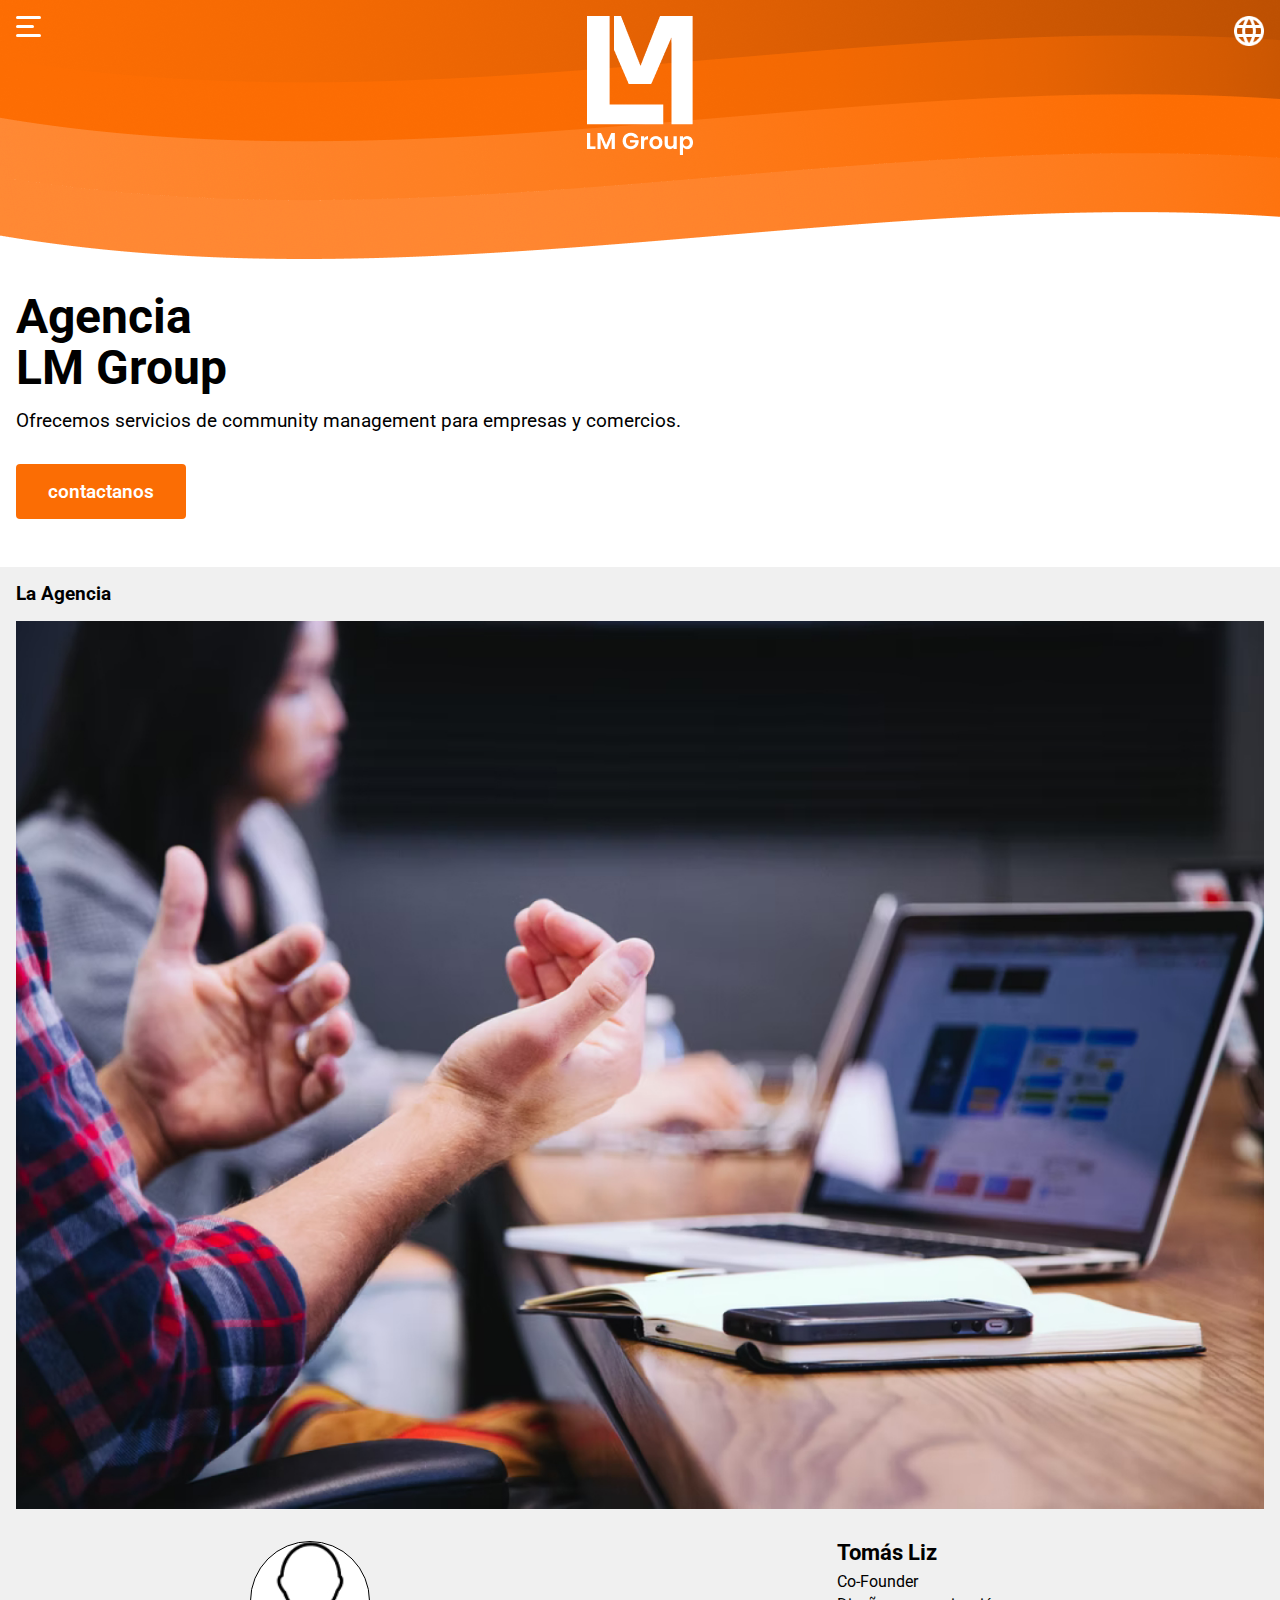
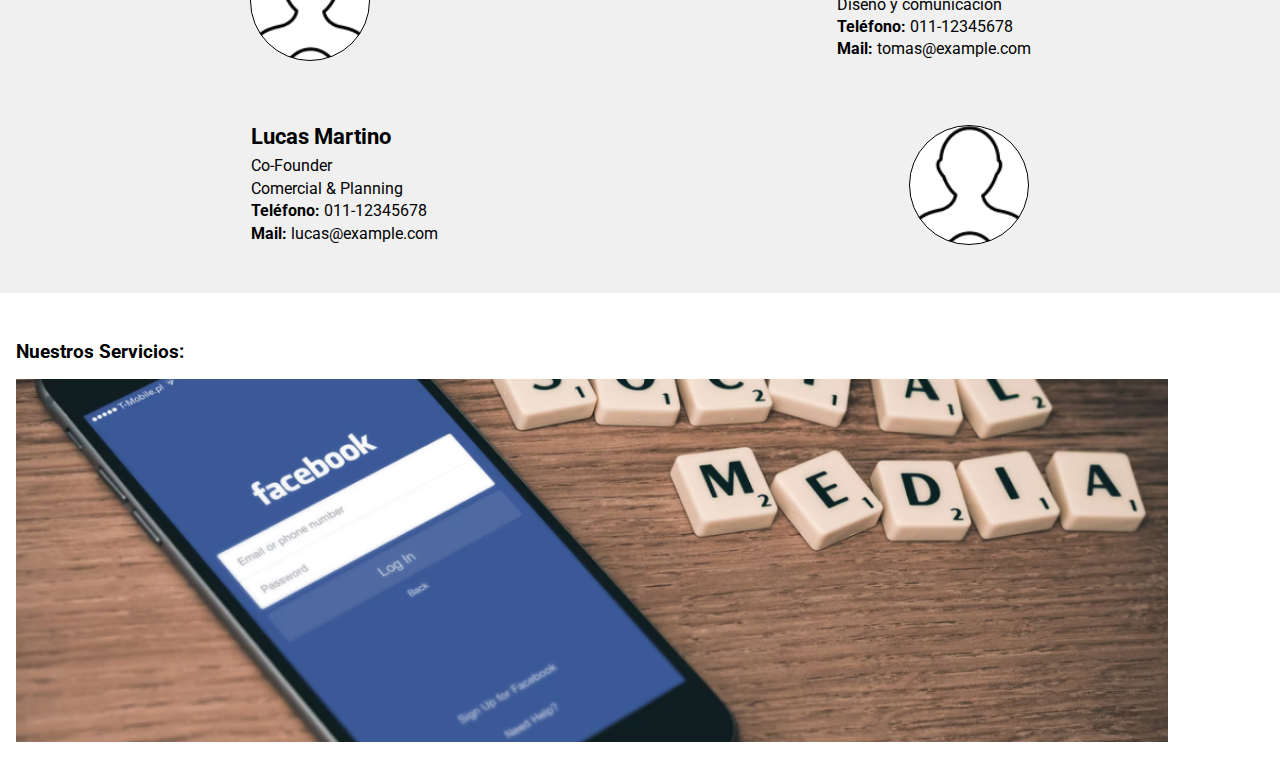
==== index.html @ 4997188c "primera subida" ====
<!DOCTYPE html>
<html lang="sp">
<head>
    <meta charset="UTF-8">
    <meta http-equiv="X-UA-Compatible" content="IE=edge">
    <meta name="viewport" content="width=device-width, initial-scale=1.0">
    <link rel="preconnect" href="https://fonts.googleapis.com">
    <link rel="preconnect" href="https://fonts.gstatic.com" crossorigin>
    <link href="https://fonts.googleapis.com/css2?family=Roboto:wght@300;400;500;700;900&display=swap" rel="stylesheet">
    <link rel="stylesheet" href="./css/styles.css">
    <title>Lm Group - Community Management</title>
</head>
<body>
    <header>
        <div class="logo">
            <img src="./img/LM_Logo.png" alt="">
        </div>
        <nav>
            <input type="checkbox" aria-hidden="true" tabindex='-1' >
            <div class="burguer">                
                <span class="linea1"></span>
                <span class="linea2"></span>
                <span class="linea3"></span>
            </div>            
            <ul class="menu">
                <li>Iinicio</li>
                <li>Clientes</li>
                <li>Contacto</li>
            </ul>
        </nav>
        <span class="idioma">
            <img src="./img/idioma.png" alt="">
        </span>
    </header>
    <section class="intro">
        <div class="titles__cta">
            <h1>Agencia<br>LM Group</h1>
            <h2>Ofrecemos servicios de community management para empresas y comercios.</h2>
            <button class="cta">contactanos</button>
        </div>
        <img class="toggle__img" src="./img/hero.jpg" alt="">
    </section>

    <section class="agencia">
        <h3>La Agencia</h3>
        <img src="./img/agencia.jpg" alt="">

        <div class="staff">
            <span class="avatar"></span>
            <span class="descripcion">
                <p class="nombre">Tomás Liz</p>                
                <p>Co-Founder</p>                
                <p>Diseño y comunicación</p>                
                <p><span class="bold">Teléfono: </span>011-12345678</p>
                <p><span class="bold">Mail: </span>tomas@example.com</p>
            </span>
        </div>
        

        <div class="staff reverse">
            <span class="avatar"></span>
            <span class="descripcion">
                <p class="nombre">Lucas Martino</p>                
                <p>Co-Founder</p>                
                <p>Comercial & Planning</p>                
                <p><span class="bold">Teléfono: </span>011-12345678</p>
                <p><span class="bold">Mail: </span>lucas@example.com</p>
            </span>
        </div>

    </section>

    <section class="servicios">
        <h3>Nuestros Servicios:</h3>
        <img src="./img/servicios.jpg" alt="">
    </section>
</body>
</html>
---- css/styles.css ----
* {
  margin: 0;
  padding: 0;
  -webkit-box-sizing: border-box;
          box-sizing: border-box;
  outline: none;
  font-family: "Roboto", sans-serif;
}

html {
  font-size: 16px;
  width: 100%;
  max-width: 90rem;
  margin: 0 auto;
}

header {
  display: -webkit-box;
  display: -ms-flexbox;
  display: flex;
  -webkit-box-pack: justify;
      -ms-flex-pack: justify;
          justify-content: space-between;
  padding: 1rem 1rem 0 1rem;
  background-image: url("../img/Group.png");
  width: 100%;
  height: 259px;
}

header .logo {
  -webkit-box-ordinal-group: 3;
      -ms-flex-order: 2;
          order: 2;
}

header nav .burguer {
  -webkit-box-ordinal-group: 2;
      -ms-flex-order: 1;
          order: 1;
  -webkit-user-select: none;
     -moz-user-select: none;
      -ms-user-select: none;
          user-select: none;
  position: relative;
  height: 21px;
  width: 30px;
  display: -webkit-box;
  display: -ms-flexbox;
  display: flex;
  -webkit-box-align: center;
      -ms-flex-align: center;
          align-items: center;
}

header nav .burguer .linea1,
header nav .burguer .linea2,
header nav .burguer .linea3 {
  background-color: #fff;
  position: absolute;
  height: 3px;
  border-radius: 4px;
  -webkit-transition: -webkit-transform 250ms linear;
  transition: -webkit-transform 250ms linear;
  transition: transform 250ms linear;
  transition: transform 250ms linear, -webkit-transform 250ms linear;
}

header nav .burguer .linea1 {
  top: 0px;
  width: 25px;
}

header nav .burguer .linea2 {
  -webkit-transform-origin: left;
          transform-origin: left;
  width: 18px;
}

header nav .burguer .linea3 {
  bottom: 0;
  width: 25px;
}

header input {
  position: absolute;
  width: 55px;
  left: 0;
  height: 55px;
  top: 0;
  opacity: 0;
  z-index: 2;
}

header input:checked ~ .burguer .linea1 {
  -webkit-transform: translateY(9px) rotate(45deg);
          transform: translateY(9px) rotate(45deg);
}

header input:checked ~ .burguer .linea2 {
  -webkit-transform: scaleX(0);
          transform: scaleX(0);
}

header input:checked ~ .burguer .linea3 {
  -webkit-transform: translateY(-10px) rotate(-45deg);
          transform: translateY(-10px) rotate(-45deg);
}

header input:checked ~ .menu {
  left: 0;
}

header .menu {
  -webkit-transform-origin: left;
          transform-origin: left;
  -webkit-transition: all 200ms linear;
  transition: all 200ms linear;
  width: 100%;
  position: absolute;
  top: 55px;
  left: -100%;
  right: 0;
  background-color: #444;
  padding-bottom: 1rem;
}

header .menu a {
  padding: 1rem 2rem;
  font-size: 1.1rem;
  color: #000;
  height: 3rem;
  display: block;
  font-weight: 500;
  background-color: #444;
}

header .menu .active {
  background-color: #002e00;
  color: #fff;
}

header .idioma {
  -webkit-box-ordinal-group: 4;
      -ms-flex-order: 3;
          order: 3;
}

header .idioma img {
  width: 30px;
  height: 30px;
}

.intro,
.agencia,
.servicios {
  display: -webkit-box;
  display: -ms-flexbox;
  display: flex;
  -webkit-box-orient: vertical;
  -webkit-box-direction: normal;
      -ms-flex-direction: column;
          flex-direction: column;
  margin: 1rem;
  width: 90%;
}

.intro .titles__cta,
.agencia .titles__cta,
.servicios .titles__cta {
  margin-top: 1rem;
}

.intro .titles__cta h1,
.agencia .titles__cta h1,
.servicios .titles__cta h1 {
  font-size: 3rem;
  line-height: 3.2rem;
  font-weight: 700;
  margin-bottom: 1rem;
}

.intro .titles__cta h2,
.agencia .titles__cta h2,
.servicios .titles__cta h2 {
  font-size: 1.2rem;
  font-weight: 400;
  margin-bottom: 2rem;
}

.intro .titles__cta .cta,
.agencia .titles__cta .cta,
.servicios .titles__cta .cta {
  padding: 1rem 2rem;
  background: #fb6d04;
  color: #fff;
  border: 0;
  border-radius: 4px;
  font-size: 1.2rem;
  font-weight: 600;
}

.intro img,
.agencia img,
.servicios img {
  margin-top: 1rem;
  max-width: 100%;
  height: auto;
}

.intro .toggle__img,
.agencia .toggle__img,
.servicios .toggle__img {
  display: none;
}

.agencia {
  width: 100%;
  background-color: #f0f0f0;
  margin: 3rem 0;
  padding: 1rem;
}

.agencia .staff {
  margin: 2rem 0;
  display: -webkit-box;
  display: -ms-flexbox;
  display: flex;
  -webkit-box-orient: horizontal;
  -webkit-box-direction: normal;
      -ms-flex-direction: row;
          flex-direction: row;
  -webkit-box-align: center;
      -ms-flex-align: center;
          align-items: center;
  -ms-flex-pack: distribute;
      justify-content: space-around;
}

.agencia .staff .avatar {
  width: 120px;
  height: 120px;
  border: 1px solid #000;
  border-radius: 50%;
  background-image: url("../img/persona.jpg");
  background-size: contain;
}

.agencia .staff .descripcion p {
  line-height: 1.4rem;
}

.agencia .staff .descripcion .bold {
  font-weight: bold;
}

.agencia .staff .descripcion .nombre {
  font-weight: bold;
  margin-bottom: 0.5rem;
  font-size: 1.4rem;
}

.agencia .reverse {
  display: -webkit-box;
  display: -ms-flexbox;
  display: flex;
  -webkit-box-orient: horizontal;
  -webkit-box-direction: reverse;
      -ms-flex-direction: row-reverse;
          flex-direction: row-reverse;
}

.servicios {
  background: #fff;
}
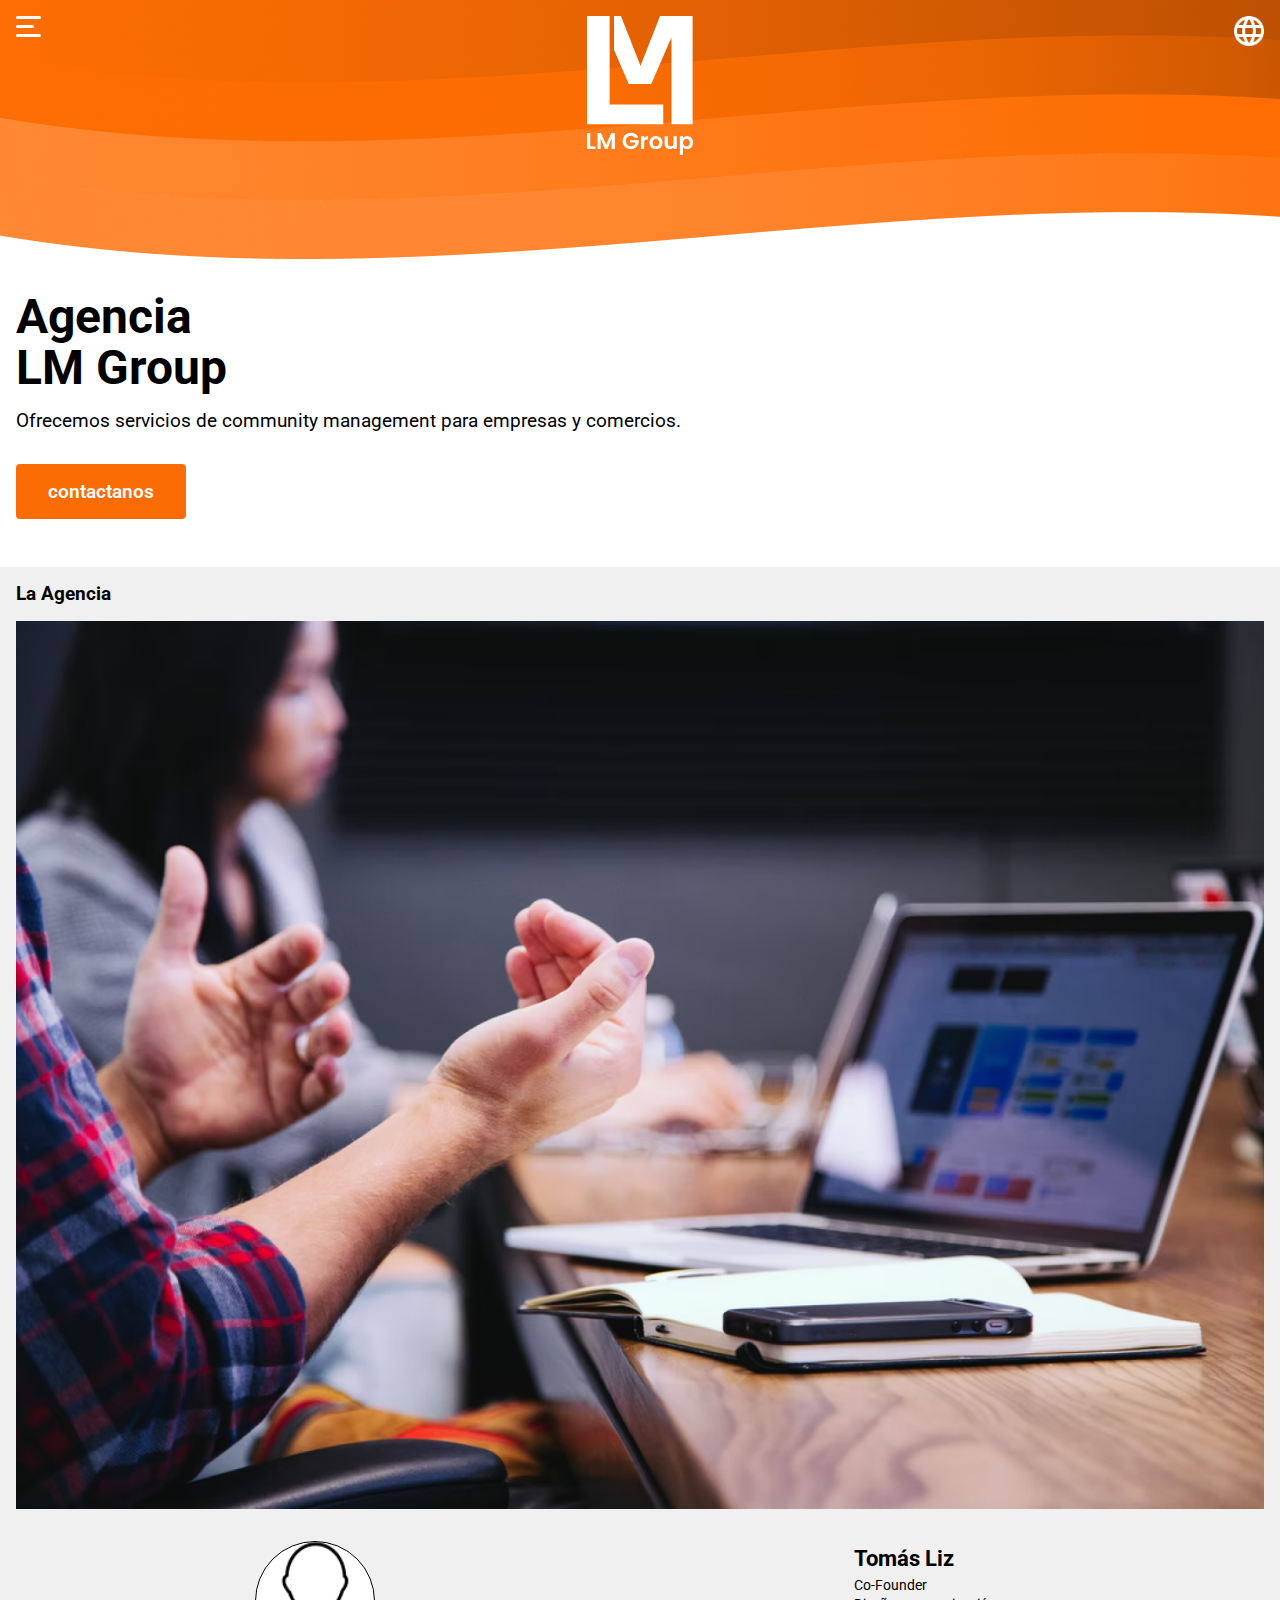
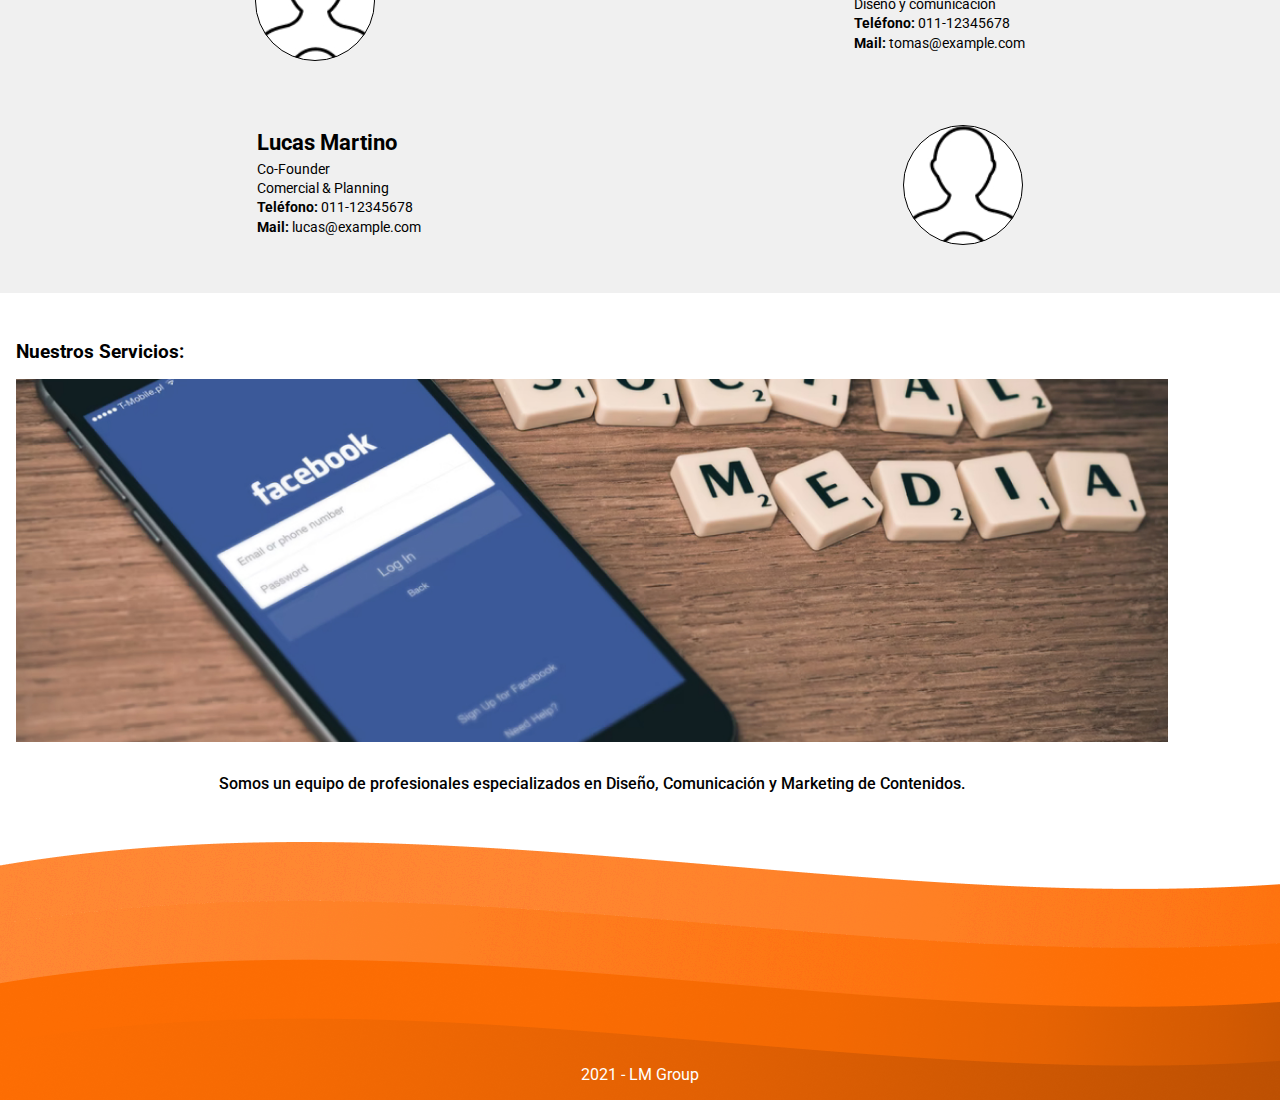
==== commit 4a7f554f: "primera subida" ====
--- a/index.html
+++ b/index.html
@@ -23,9 +23,9 @@
                 <span class="linea3"></span>
             </div>            
             <ul class="menu">
-                <li>Iinicio</li>
-                <li>Clientes</li>
-                <li>Contacto</li>
+                <li><a href="">Inicio</a></li>
+                <li><a href="">Clientes</a></li>
+                <li><a href="">Contacto</a></li>
             </ul>
         </nav>
         <span class="idioma">
@@ -73,6 +73,11 @@
     <section class="servicios">
         <h3>Nuestros Servicios:</h3>
         <img src="./img/servicios.jpg" alt="">
+        <h4>Somos un equipo de profesionales especializados en Diseño, Comunicación y Marketing de Contenidos.</h4>
+
     </section>
+    <footer>
+2021 - LM Group
+    </footer>
 </body>
 </html>--- a/css/styles.css
+++ b/css/styles.css
@@ -120,7 +120,7 @@
   top: 55px;
   left: -100%;
   right: 0;
-  background-color: #444;
+  background-color: #fff;
   padding-bottom: 1rem;
 }
 
@@ -131,7 +131,8 @@
   height: 3rem;
   display: block;
   font-weight: 500;
-  background-color: #444;
+  text-decoration: none;
+  background-color: #fff;
 }
 
 header .menu .active {
@@ -246,7 +247,8 @@
 }
 
 .agencia .staff .descripcion p {
-  line-height: 1.4rem;
+  line-height: 1.2rem;
+  font-size: 0.9rem;
 }
 
 .agencia .staff .descripcion .bold {
@@ -272,3 +274,43 @@
 .servicios {
   background: #fff;
 }
+
+.servicios h4 {
+  font-weight: 500;
+  font-size: 1rem;
+  text-align: center;
+  margin: 2rem 0;
+}
+
+.servicios .imagen {
+  background-image: url("../img/fondo__servicios.png");
+  max-width: 268px;
+  height: 180px;
+  display: -webkit-box;
+  display: -ms-flexbox;
+  display: flex;
+  -webkit-box-align: end;
+      -ms-flex-align: end;
+          align-items: flex-end;
+}
+
+.servicios .imagen img {
+  opacity: 0.1;
+}
+
+footer {
+  background: url("../img/footer.png");
+  width: 100%;
+  height: 259px;
+  display: -webkit-box;
+  display: -ms-flexbox;
+  display: flex;
+  -webkit-box-pack: center;
+      -ms-flex-pack: center;
+          justify-content: center;
+  -webkit-box-align: end;
+      -ms-flex-align: end;
+          align-items: flex-end;
+  color: #fff;
+  padding-bottom: 1rem;
+}
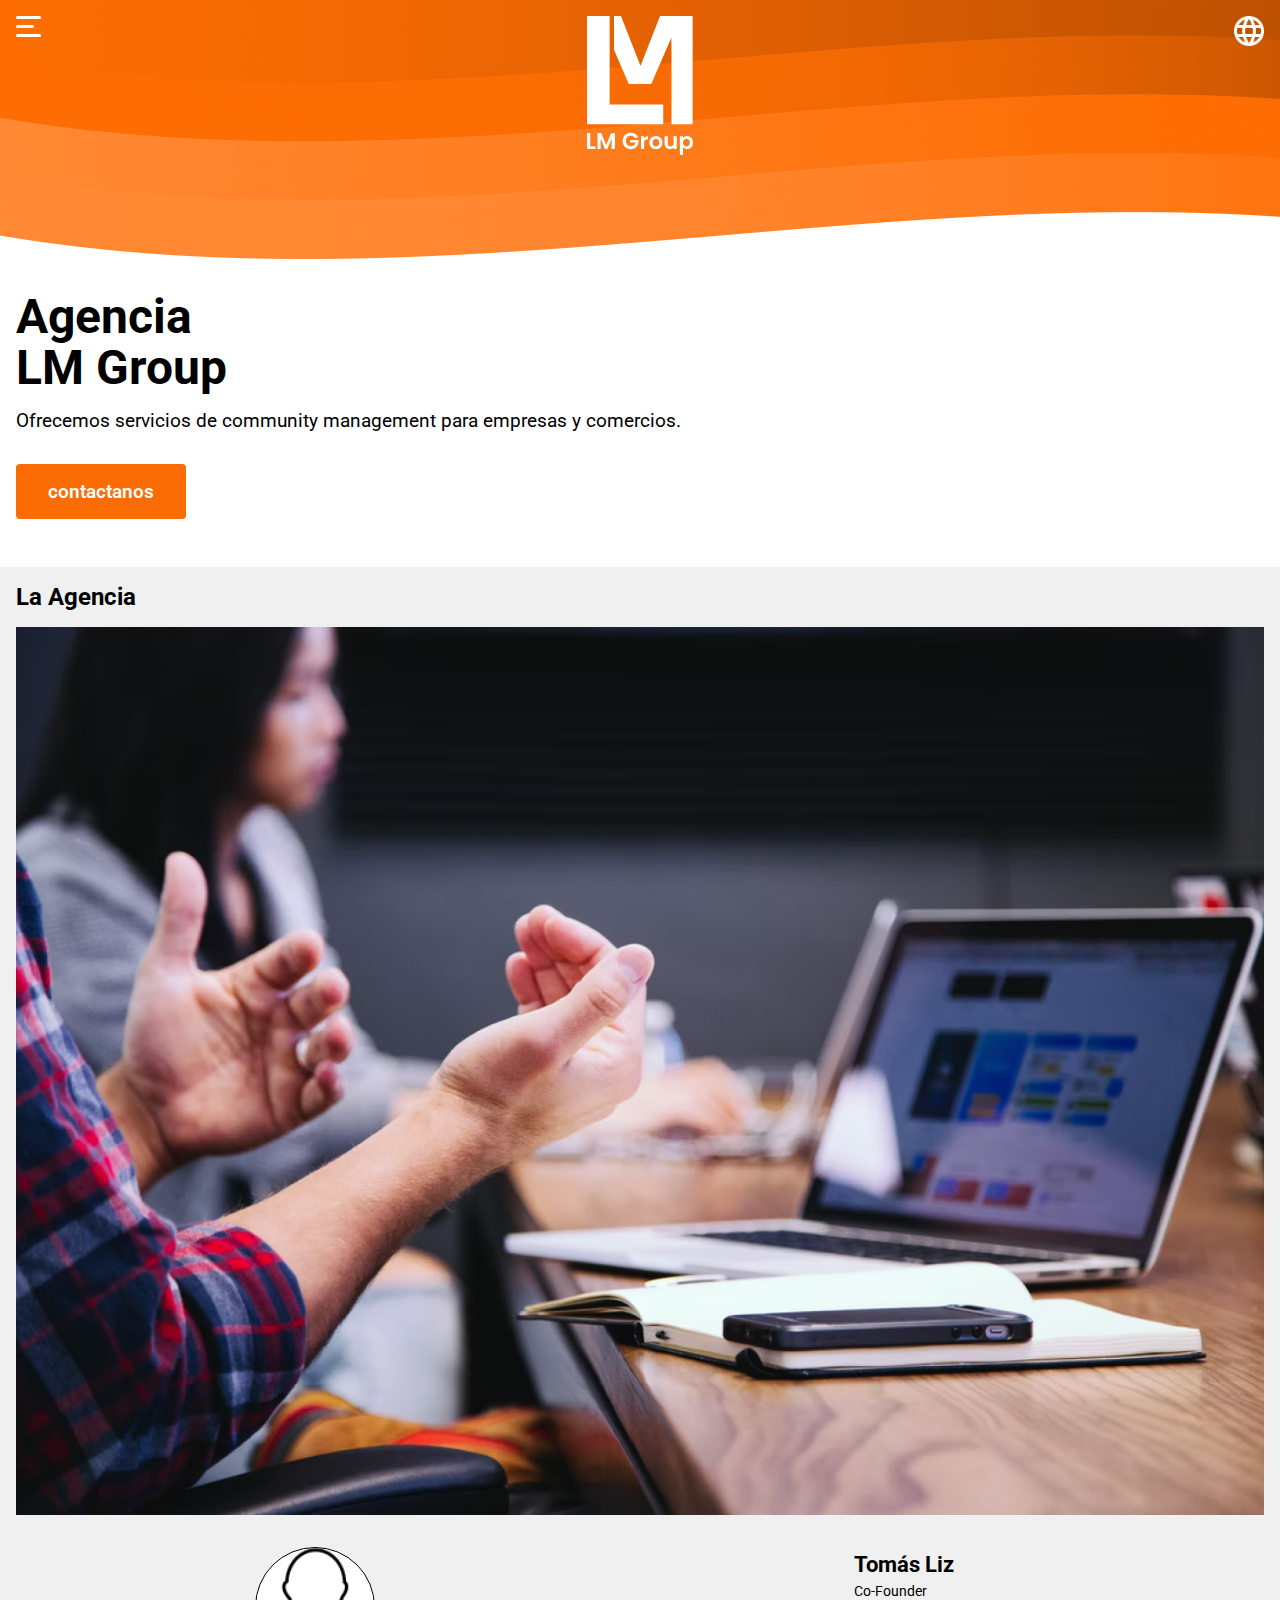
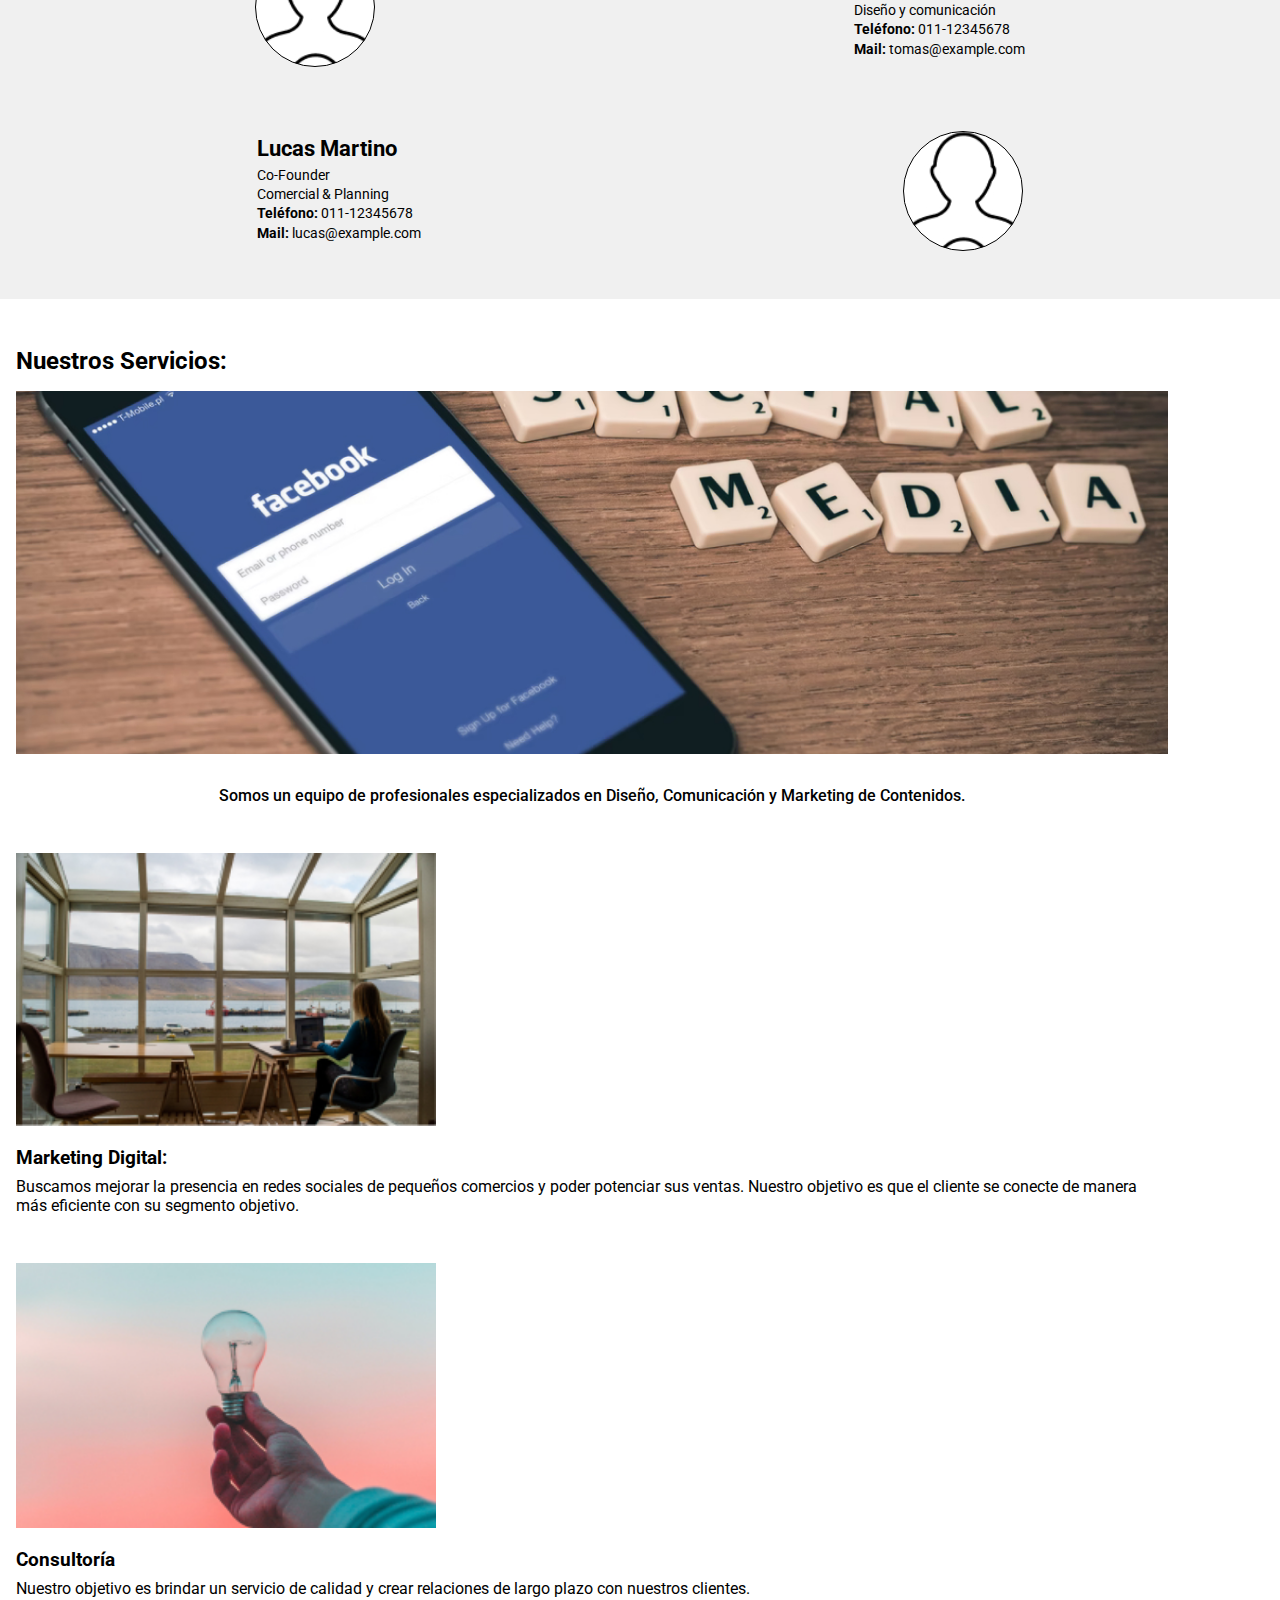
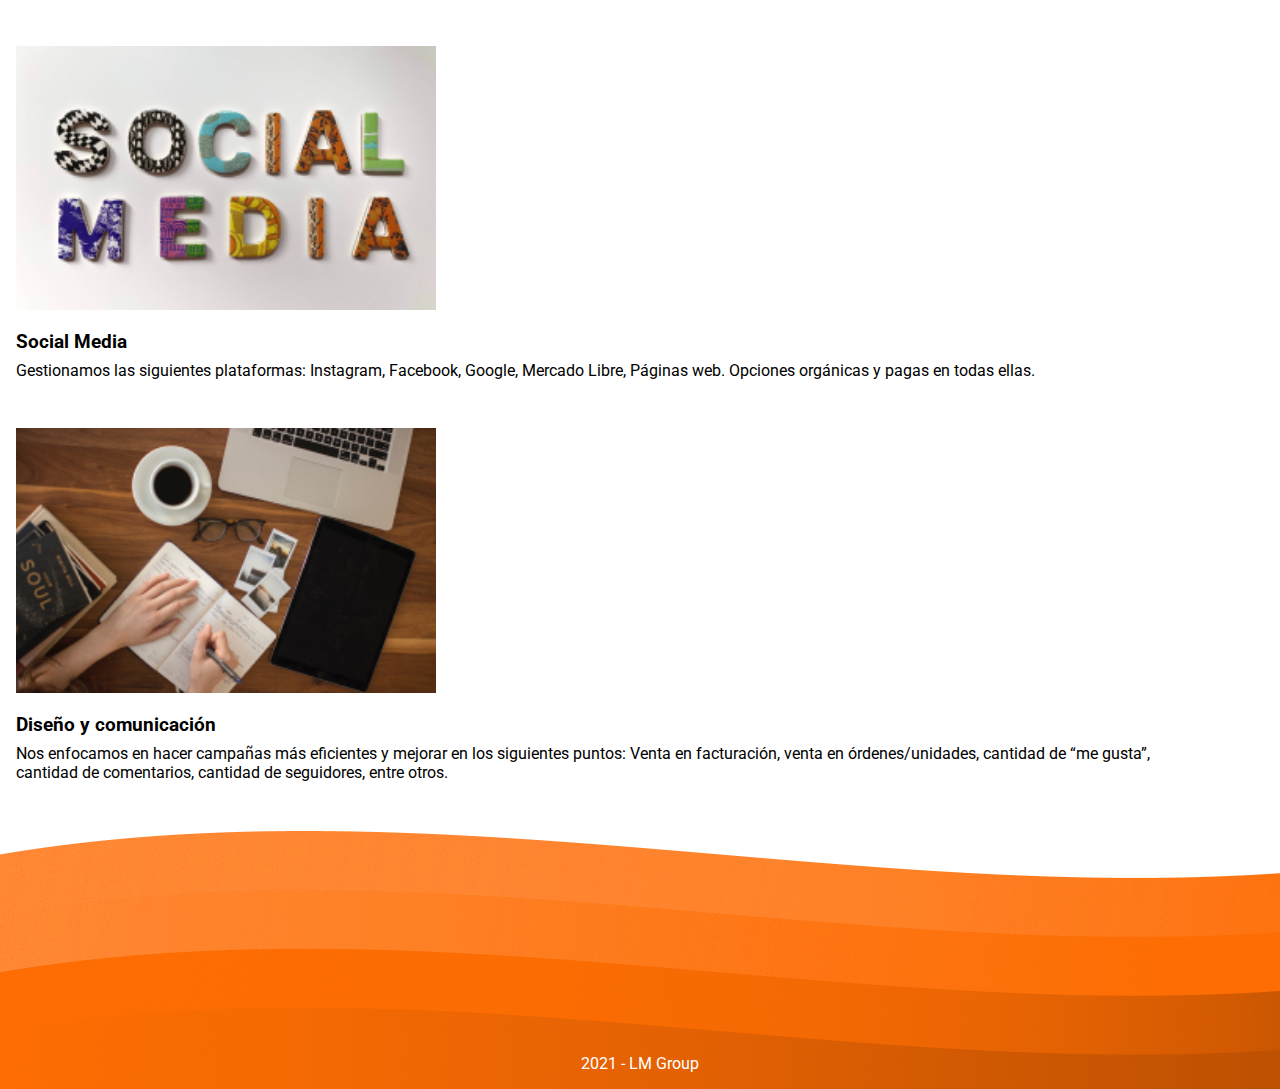
==== commit b6e13001: "primera pasada index" ====
--- a/index.html
+++ b/index.html
@@ -42,7 +42,7 @@
     </section>
 
     <section class="agencia">
-        <h3>La Agencia</h3>
+        <h3 class="titulo">La Agencia</h3>
         <img src="./img/agencia.jpg" alt="">
 
         <div class="staff">
@@ -71,9 +71,35 @@
     </section>
 
     <section class="servicios">
-        <h3>Nuestros Servicios:</h3>
+        <h3 class="titulo">Nuestros Servicios:</h3>
         <img src="./img/servicios.jpg" alt="">
         <h4>Somos un equipo de profesionales especializados en Diseño, Comunicación y Marketing de Contenidos.</h4>
+
+        <article>
+            <img src="./img/marketing_digital.jpg" alt="">
+            <h5>Marketing Digital:</h5>
+            <p>Buscamos mejorar la presencia en redes sociales de pequeños comercios y poder potenciar sus ventas. Nuestro objetivo es que el cliente se conecte de manera más eficiente con su segmento objetivo. </p>
+        </article>
+
+        <article>
+            <img src="./img/consultoria.jpg" alt="">
+            <h5>Consultoría</h5>
+            <p>Nuestro objetivo es brindar un servicio de calidad y crear relaciones de largo plazo con nuestros clientes.</p>
+        </article>
+
+        <article>
+            <img src="./img/social_media.jpg" alt="">
+            <h5>Social Media</h5>
+            <p>Gestionamos las siguientes plataformas: Instagram, Facebook, Google, Mercado Libre, Páginas web. Opciones orgánicas y pagas en todas ellas.
+            </p>
+        </article>
+
+        <article>
+            <img src="./img/disenio_y_comunicacion.jpg" alt="">
+            <h5>Diseño y comunicación</h5>
+            <p>Nos enfocamos en hacer campañas más eficientes y mejorar en los siguientes puntos: Venta en facturación, venta en órdenes/unidades, cantidad de “me gusta”, cantidad de comentarios, cantidad de seguidores, entre otros.</p>
+        </article>
+
 
     </section>
     <footer>
--- a/css/styles.css
+++ b/css/styles.css
@@ -271,6 +271,10 @@
           flex-direction: row-reverse;
 }
 
+.titulo {
+  font-size: 1.5rem;
+}
+
 .servicios {
   background: #fff;
 }
@@ -282,20 +286,22 @@
   margin: 2rem 0;
 }
 
-.servicios .imagen {
-  background-image: url("../img/fondo__servicios.png");
-  max-width: 268px;
-  height: 180px;
-  display: -webkit-box;
-  display: -ms-flexbox;
-  display: flex;
-  -webkit-box-align: end;
-      -ms-flex-align: end;
-          align-items: flex-end;
-}
-
-.servicios .imagen img {
-  opacity: 0.1;
+.servicios article {
+  position: relative;
+}
+
+.servicios article img {
+  width: 100%;
+  max-width: 420px;
+}
+
+.servicios article h5 {
+  font-size: 1.2rem;
+  margin: 1rem 0 0.5rem 0;
+}
+
+.servicios article p {
+  margin-bottom: 2rem;
 }
 
 footer {
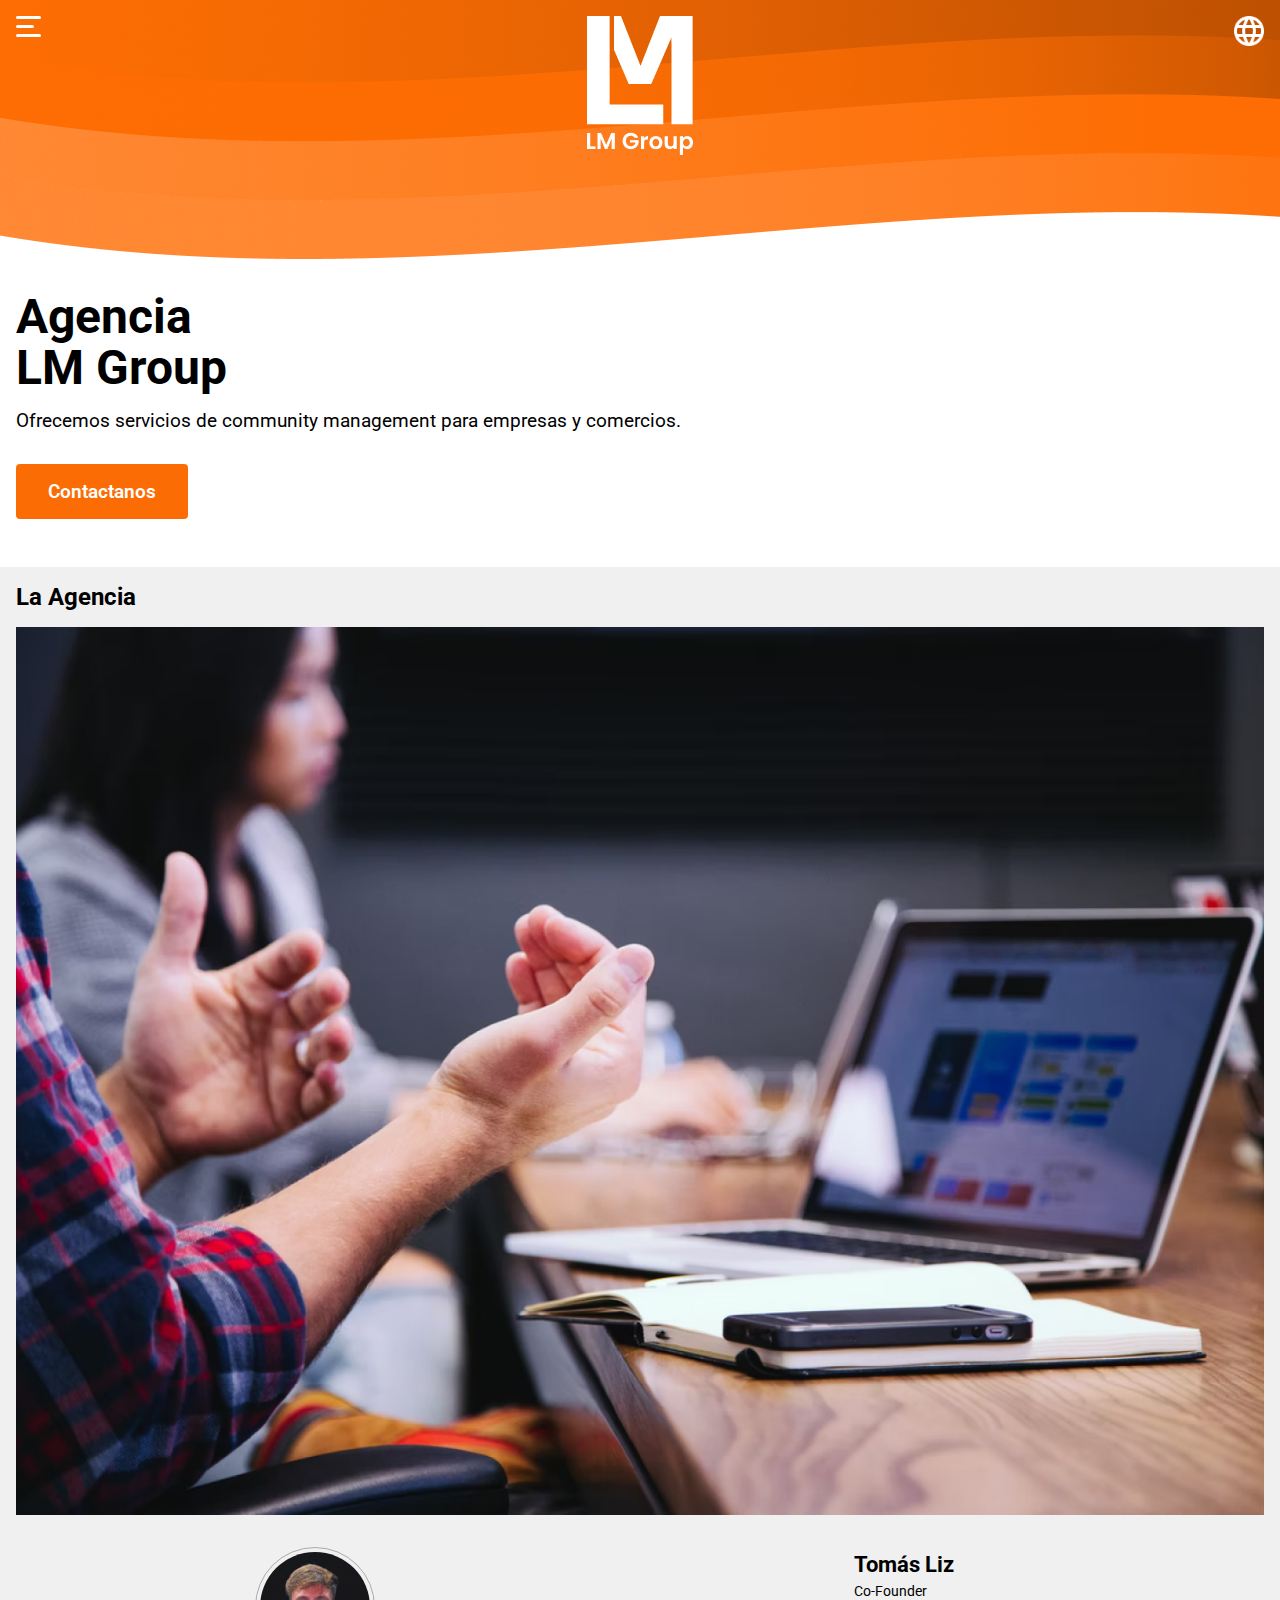
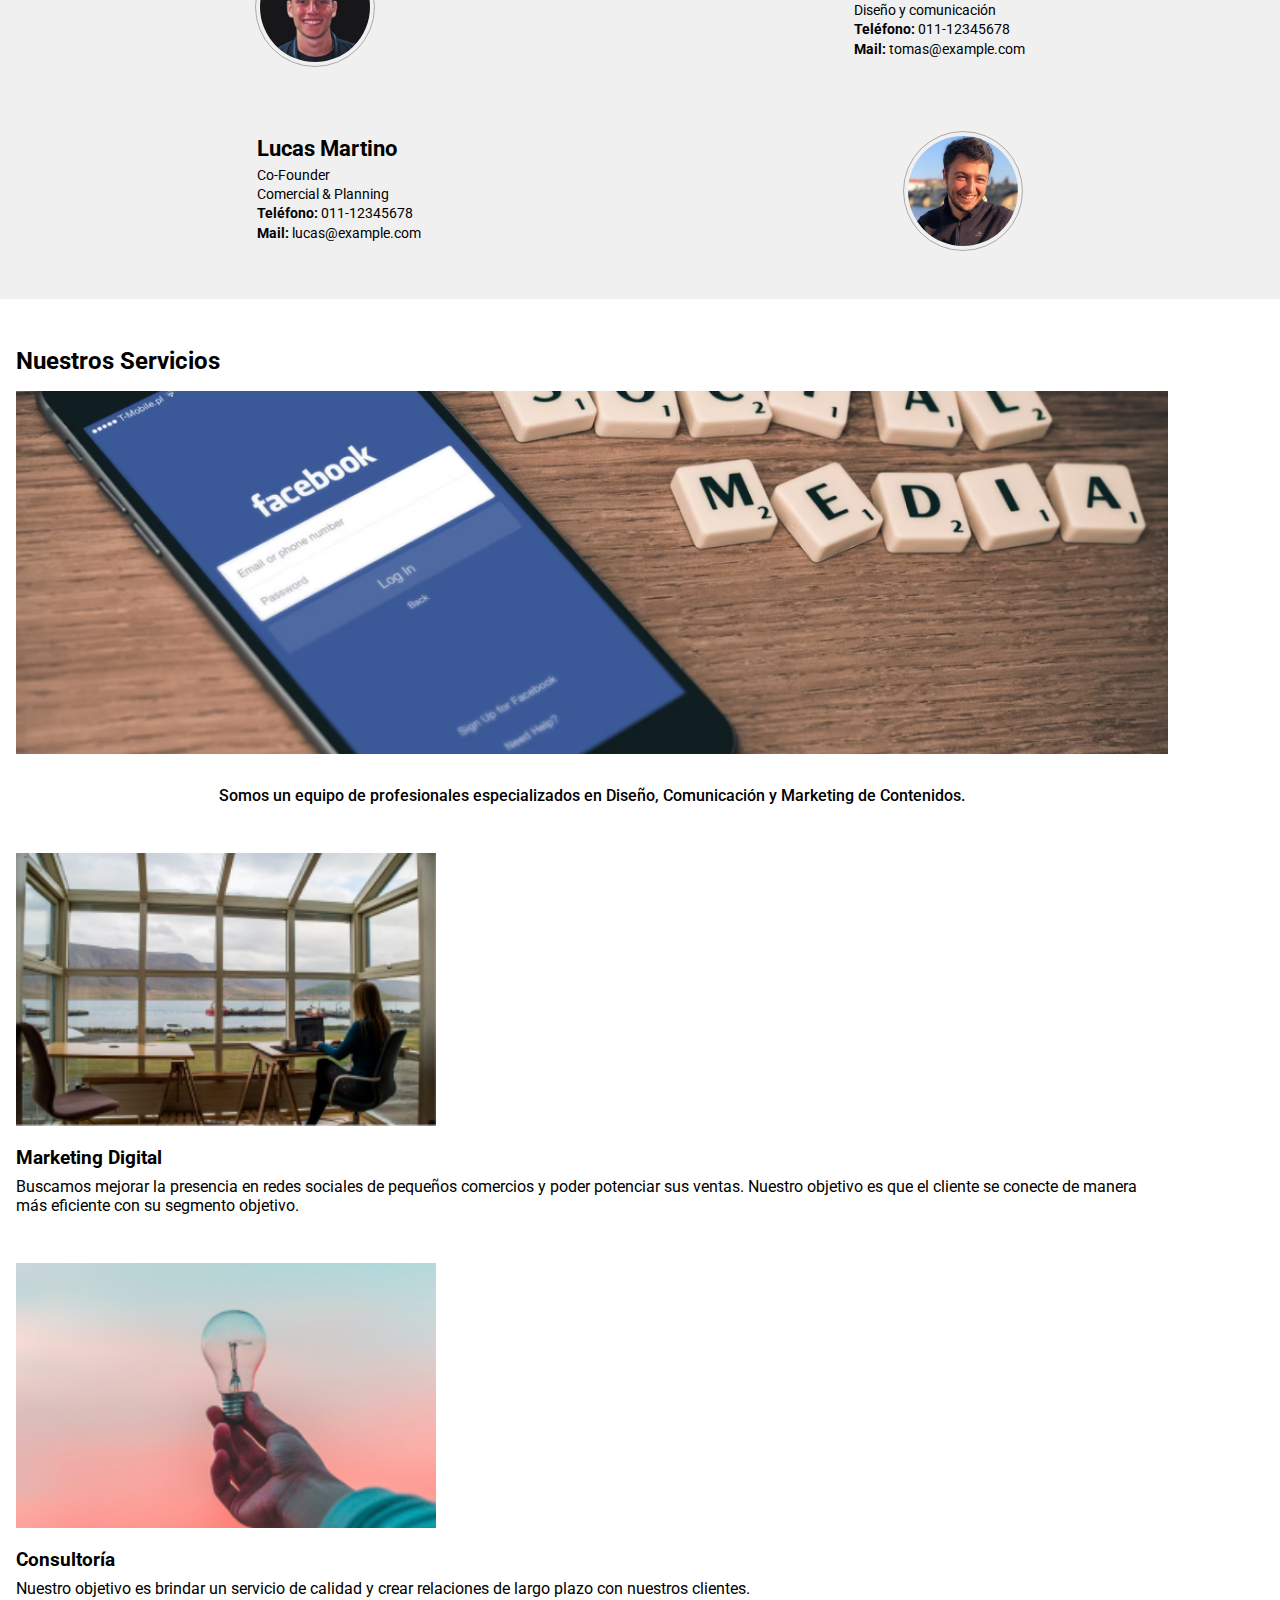
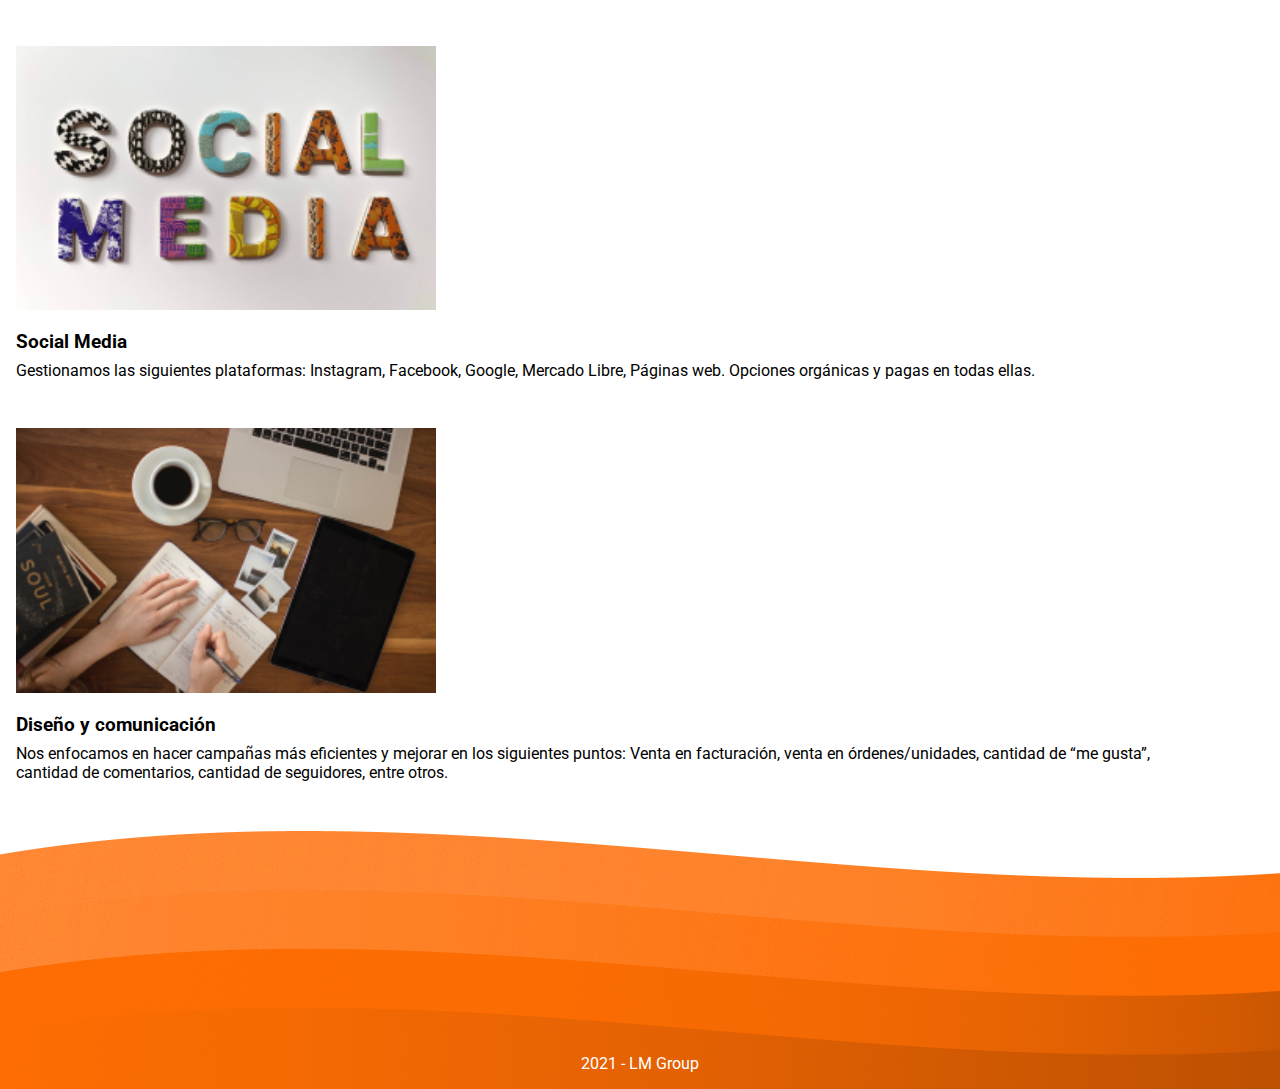
==== commit 35078a79: "primera pasada index" ====
--- a/index.html
+++ b/index.html
@@ -36,7 +36,7 @@
         <div class="titles__cta">
             <h1>Agencia<br>LM Group</h1>
             <h2>Ofrecemos servicios de community management para empresas y comercios.</h2>
-            <button class="cta">contactanos</button>
+            <button class="cta">Contactanos</button>
         </div>
         <img class="toggle__img" src="./img/hero.jpg" alt="">
     </section>
@@ -46,7 +46,9 @@
         <img src="./img/agencia.jpg" alt="">
 
         <div class="staff">
-            <span class="avatar"></span>
+            <span class="avatar">
+                <img src="./img/tomasliz.LMGroup.jpeg" alt="">
+            </span>
             <span class="descripcion">
                 <p class="nombre">Tomás Liz</p>                
                 <p>Co-Founder</p>                
@@ -58,7 +60,9 @@
         
 
         <div class="staff reverse">
-            <span class="avatar"></span>
+            <span class="avatar">
+                <img src="./img/lucasmartino.LMGroup.jpeg" alt="">
+            </span>
             <span class="descripcion">
                 <p class="nombre">Lucas Martino</p>                
                 <p>Co-Founder</p>                
@@ -71,13 +75,13 @@
     </section>
 
     <section class="servicios">
-        <h3 class="titulo">Nuestros Servicios:</h3>
+        <h3 class="titulo">Nuestros Servicios</h3>
         <img src="./img/servicios.jpg" alt="">
         <h4>Somos un equipo de profesionales especializados en Diseño, Comunicación y Marketing de Contenidos.</h4>
 
         <article>
             <img src="./img/marketing_digital.jpg" alt="">
-            <h5>Marketing Digital:</h5>
+            <h5>Marketing Digital</h5>
             <p>Buscamos mejorar la presencia en redes sociales de pequeños comercios y poder potenciar sus ventas. Nuestro objetivo es que el cliente se conecte de manera más eficiente con su segmento objetivo. </p>
         </article>
 
@@ -100,7 +104,6 @@
             <p>Nos enfocamos en hacer campañas más eficientes y mejorar en los siguientes puntos: Venta en facturación, venta en órdenes/unidades, cantidad de “me gusta”, cantidad de comentarios, cantidad de seguidores, entre otros.</p>
         </article>
 
-
     </section>
     <footer>
 2021 - LM Group
--- a/css/styles.css
+++ b/css/styles.css
@@ -50,6 +50,7 @@
   -webkit-box-align: center;
       -ms-flex-align: center;
           align-items: center;
+  z-index: 9;
 }
 
 header nav .burguer .linea1,
@@ -88,22 +89,25 @@
   height: 55px;
   top: 0;
   opacity: 0;
-  z-index: 2;
+  z-index: 10;
 }
 
 header input:checked ~ .burguer .linea1 {
   -webkit-transform: translateY(9px) rotate(45deg);
           transform: translateY(9px) rotate(45deg);
+  background-color: #000;
 }
 
 header input:checked ~ .burguer .linea2 {
   -webkit-transform: scaleX(0);
           transform: scaleX(0);
+  background-color: #000;
 }
 
 header input:checked ~ .burguer .linea3 {
   -webkit-transform: translateY(-10px) rotate(-45deg);
           transform: translateY(-10px) rotate(-45deg);
+  background-color: #000;
 }
 
 header input:checked ~ .menu {
@@ -117,11 +121,11 @@
   transition: all 200ms linear;
   width: 100%;
   position: absolute;
-  top: 55px;
+  padding: 3rem 0;
+  top: 0;
   left: -100%;
   right: 0;
   background-color: #fff;
-  padding-bottom: 1rem;
 }
 
 header .menu a {
@@ -238,12 +242,18 @@
 }
 
 .agencia .staff .avatar {
+  padding: 4px;
   width: 120px;
   height: 120px;
-  border: 1px solid #000;
+  border: 1px solid #aaa;
   border-radius: 50%;
-  background-image: url("../img/persona.jpg");
-  background-size: contain;
+  overflow: hidden;
+}
+
+.agencia .staff .avatar img {
+  border-radius: 50%;
+  margin: 0;
+  padding: 0;
 }
 
 .agencia .staff .descripcion p {
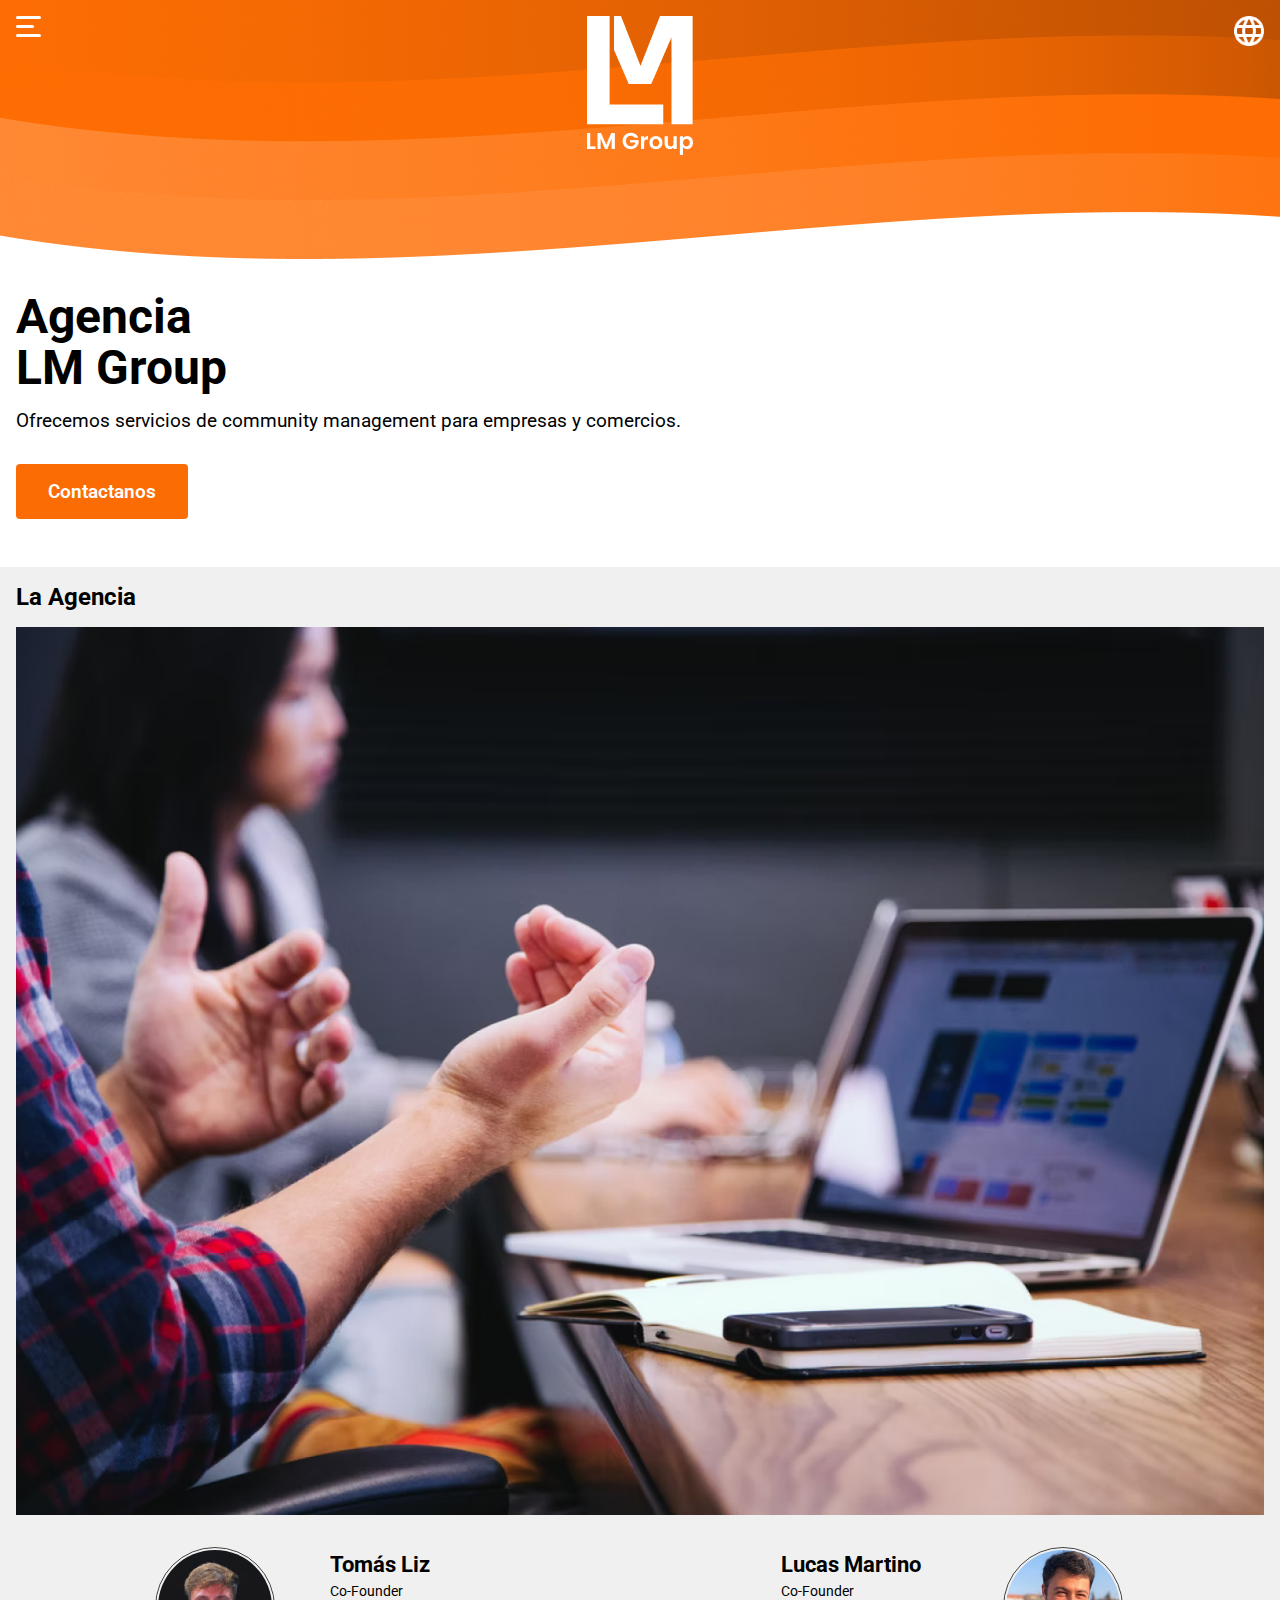
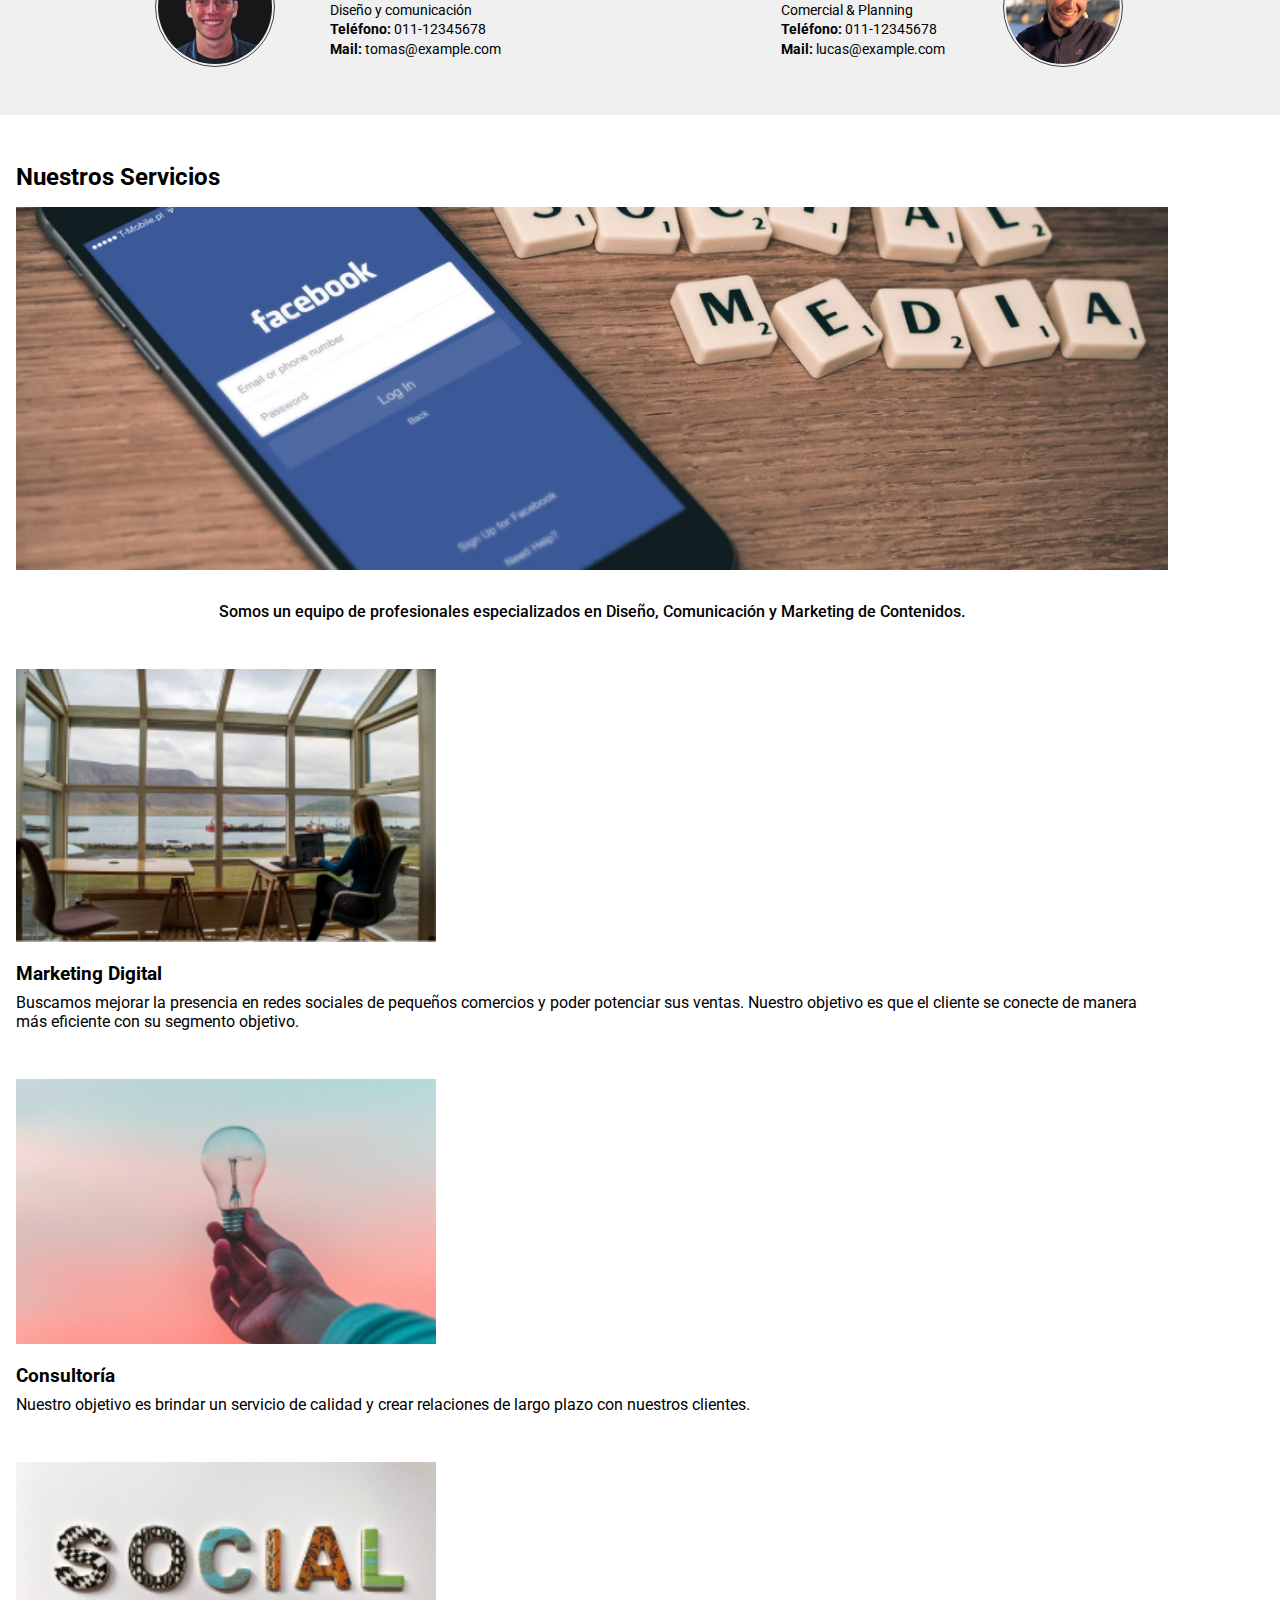
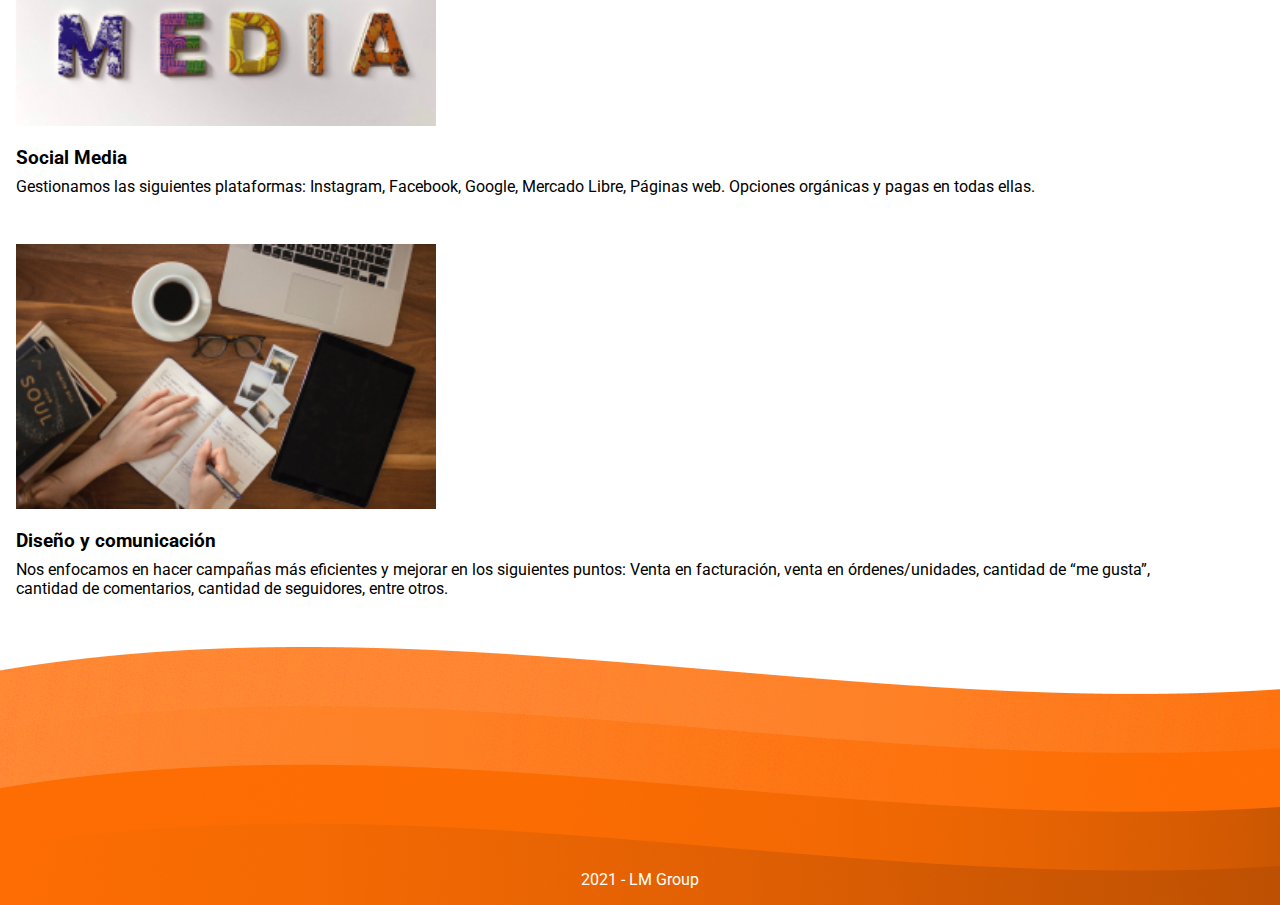
==== commit 420254fa: "primera pasada index" ====
--- a/index.html
+++ b/index.html
@@ -44,8 +44,8 @@
     <section class="agencia">
         <h3 class="titulo">La Agencia</h3>
         <img src="./img/agencia.jpg" alt="">
-
         <div class="staff">
+        <div class="member">
             <span class="avatar">
                 <img src="./img/tomasliz.LMGroup.jpeg" alt="">
             </span>
@@ -59,7 +59,7 @@
         </div>
         
 
-        <div class="staff reverse">
+        <div class="member reverse">
             <span class="avatar">
                 <img src="./img/lucasmartino.LMGroup.jpeg" alt="">
             </span>
@@ -71,7 +71,7 @@
                 <p><span class="bold">Mail: </span>lucas@example.com</p>
             </span>
         </div>
-
+    </div>
     </section>
 
     <section class="servicios">
--- a/css/styles.css
+++ b/css/styles.css
@@ -226,6 +226,16 @@
 }
 
 .agencia .staff {
+  display: -webkit-box;
+  display: -ms-flexbox;
+  display: flex;
+  -ms-flex-pack: distribute;
+      justify-content: space-around;
+  -ms-flex-wrap: wrap;
+      flex-wrap: wrap;
+}
+
+.agencia .staff .member {
   margin: 2rem 0;
   display: -webkit-box;
   display: -ms-flexbox;
@@ -239,39 +249,41 @@
           align-items: center;
   -ms-flex-pack: distribute;
       justify-content: space-around;
-}
-
-.agencia .staff .avatar {
-  padding: 4px;
+  width: 100%;
+  max-width: 400px;
+}
+
+.agencia .staff .member .avatar {
+  padding: 2px;
   width: 120px;
   height: 120px;
-  border: 1px solid #aaa;
+  border: 1px solid #444;
   border-radius: 50%;
   overflow: hidden;
 }
 
-.agencia .staff .avatar img {
+.agencia .staff .member .avatar img {
   border-radius: 50%;
   margin: 0;
   padding: 0;
 }
 
-.agencia .staff .descripcion p {
+.agencia .staff .member .descripcion p {
   line-height: 1.2rem;
   font-size: 0.9rem;
 }
 
-.agencia .staff .descripcion .bold {
+.agencia .staff .member .descripcion .bold {
   font-weight: bold;
 }
 
-.agencia .staff .descripcion .nombre {
+.agencia .staff .member .descripcion .nombre {
   font-weight: bold;
   margin-bottom: 0.5rem;
   font-size: 1.4rem;
 }
 
-.agencia .reverse {
+.agencia .staff .reverse {
   display: -webkit-box;
   display: -ms-flexbox;
   display: flex;
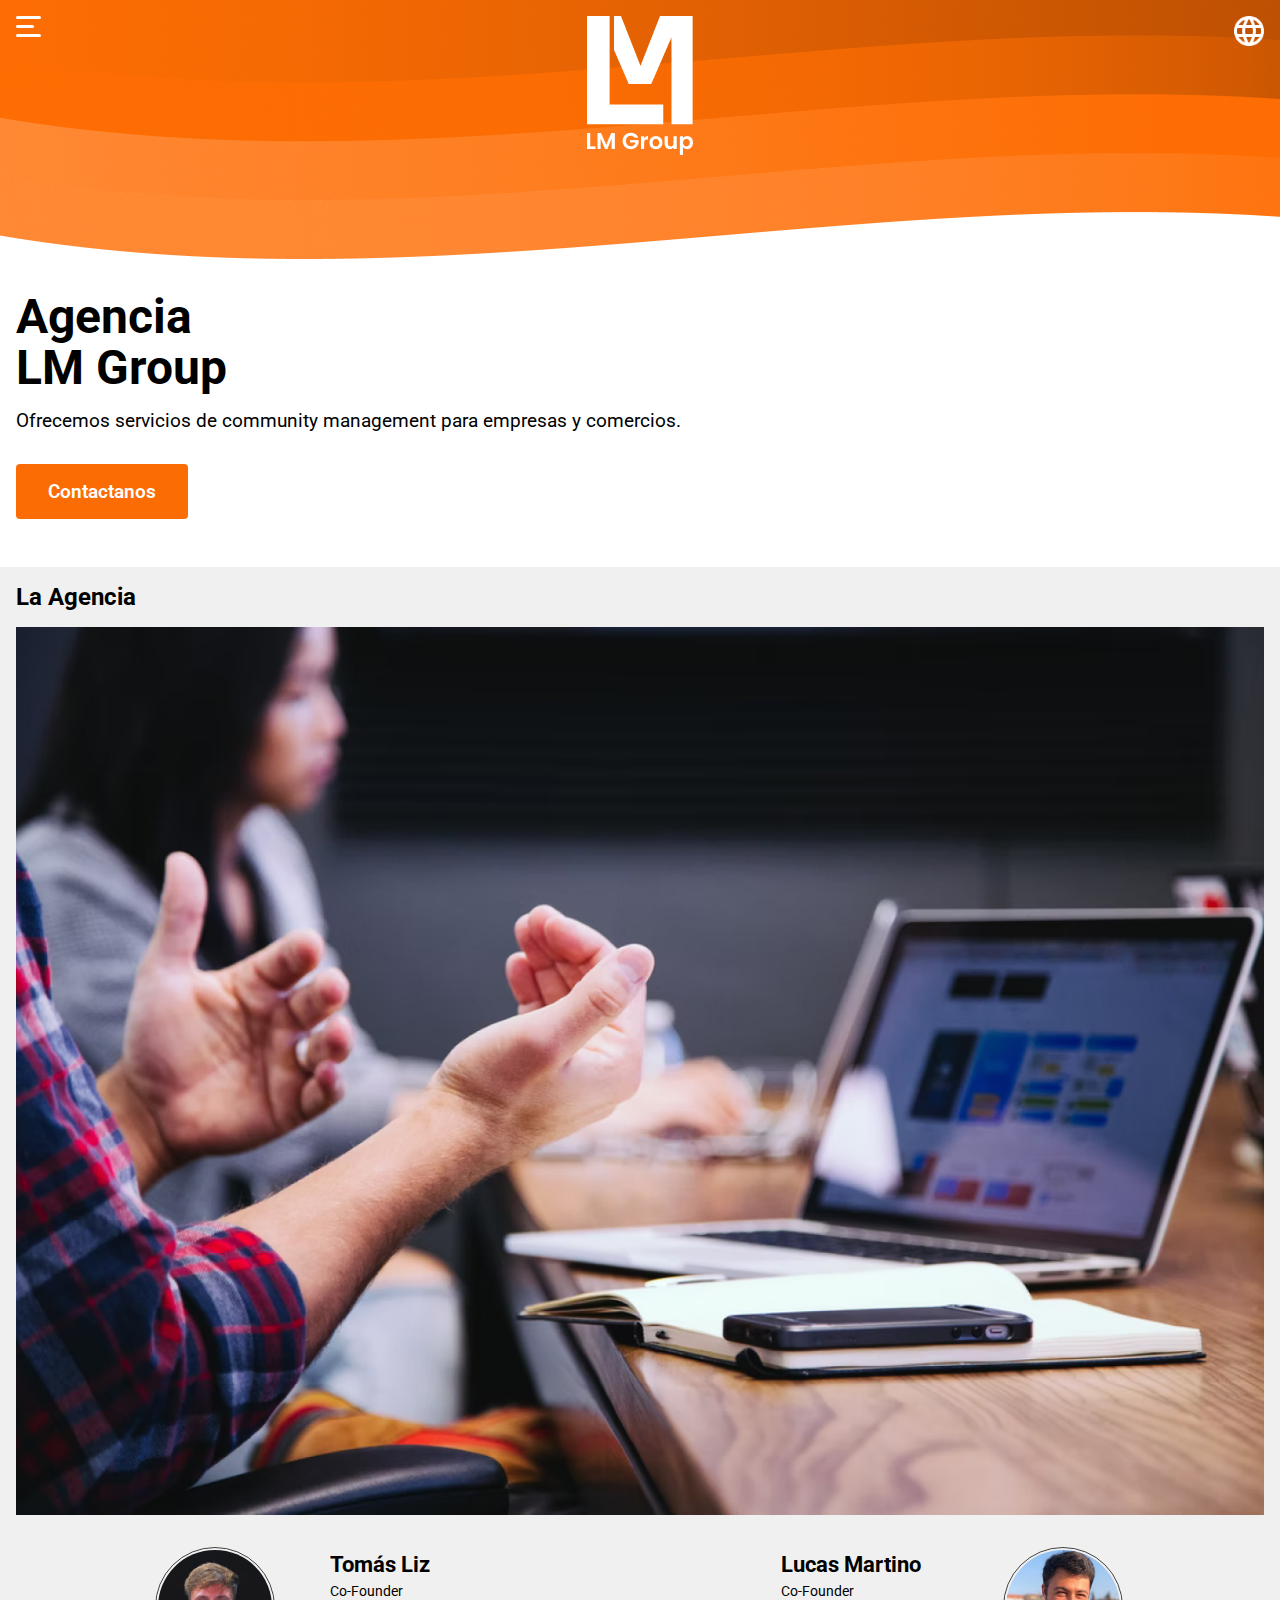
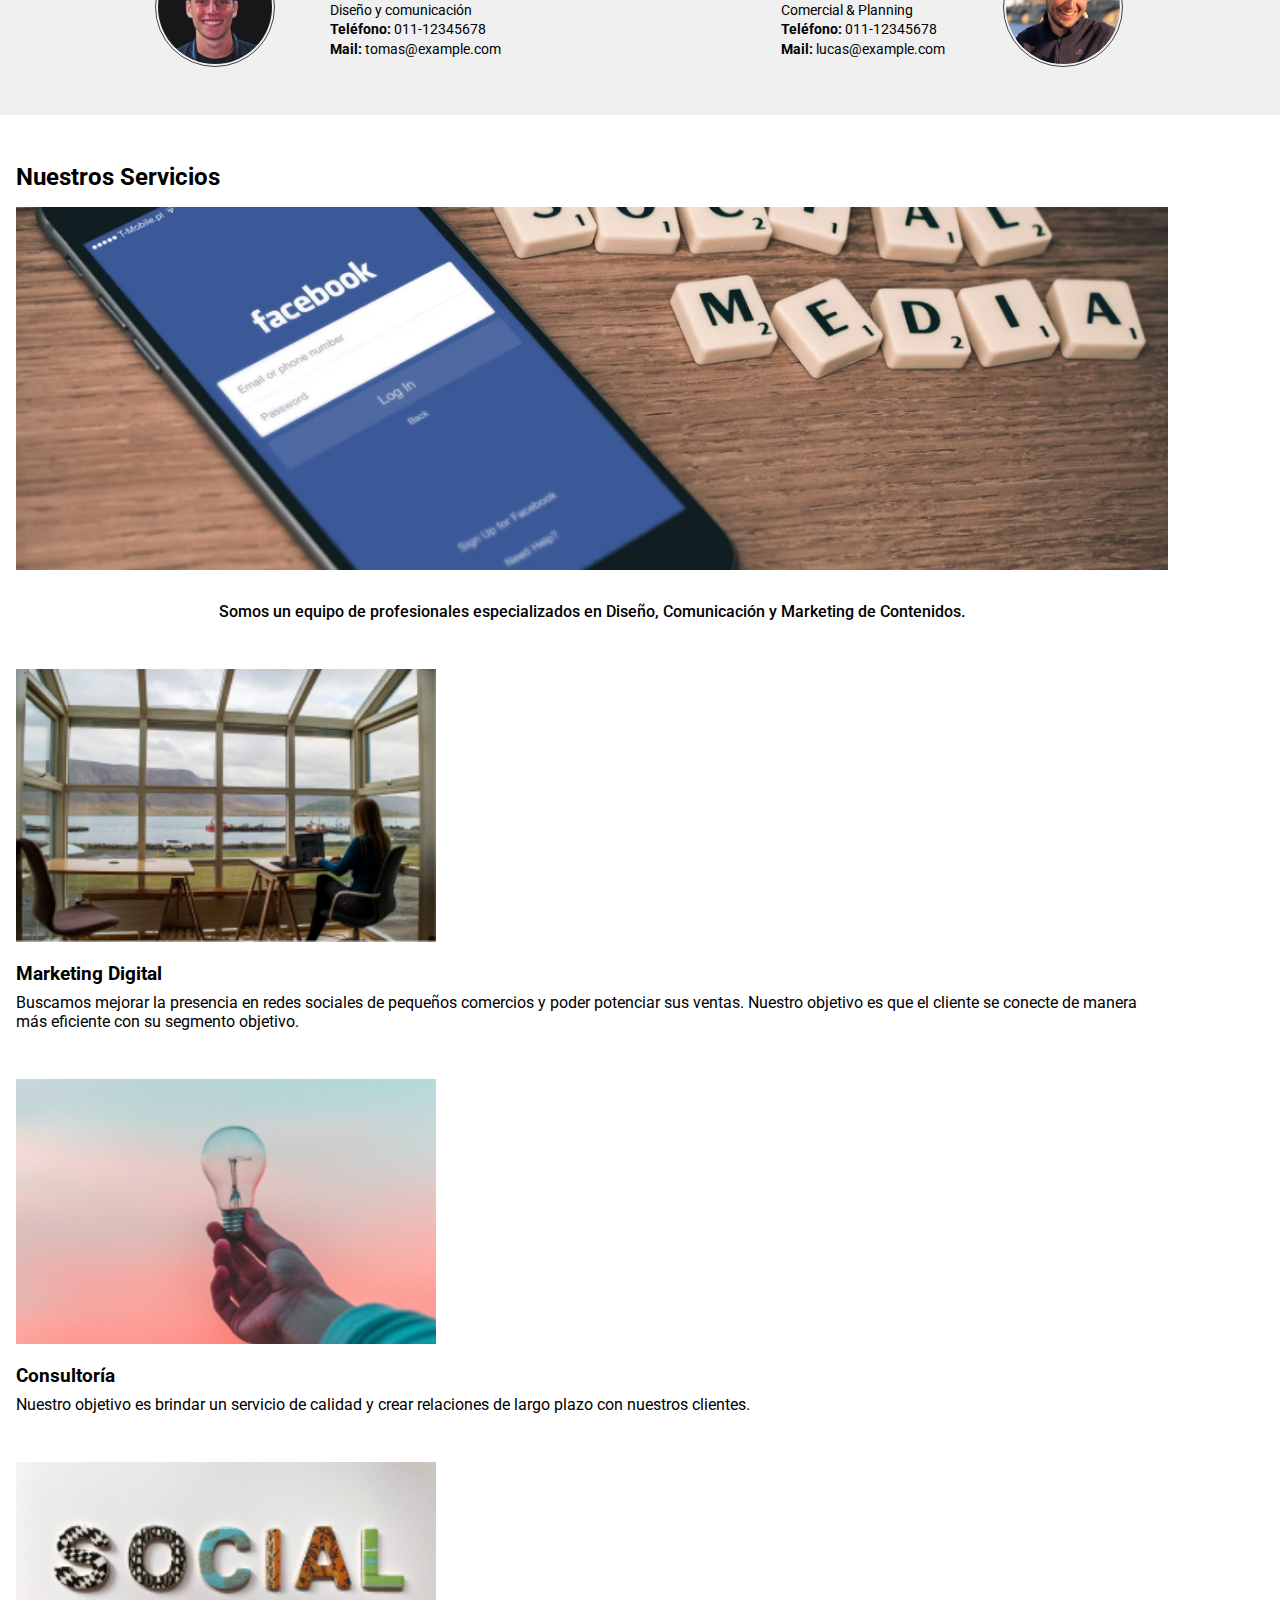
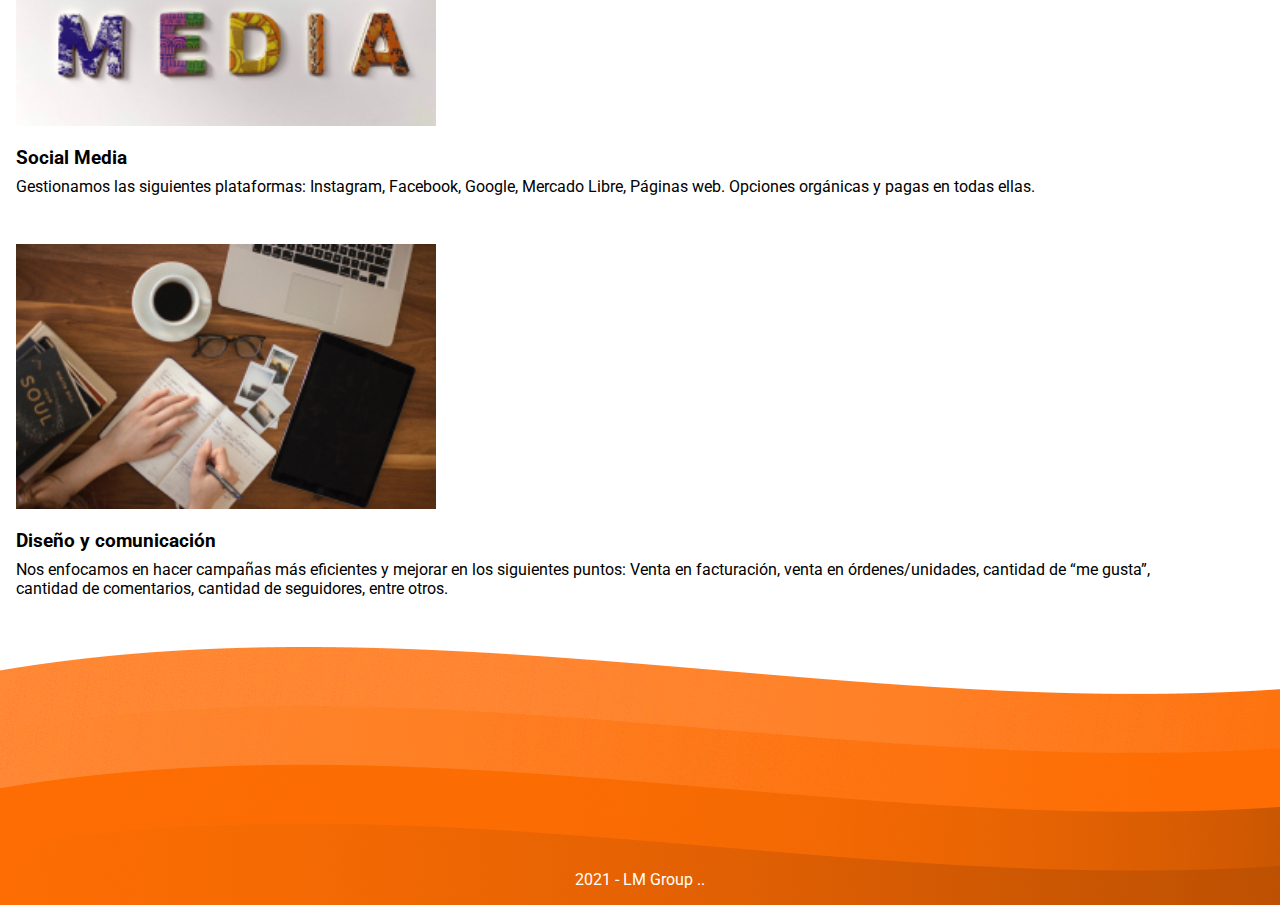
==== commit 0205b2b9: "Pagina de contactos v1" ====
--- a/index.html
+++ b/index.html
@@ -1,5 +1,6 @@
 <!DOCTYPE html>
 <html lang="sp">
+
 <head>
     <meta charset="UTF-8">
     <meta http-equiv="X-UA-Compatible" content="IE=edge">
@@ -10,18 +11,19 @@
     <link rel="stylesheet" href="./css/styles.css">
     <title>Lm Group - Community Management</title>
 </head>
+
 <body>
     <header>
         <div class="logo">
             <img src="./img/LM_Logo.png" alt="">
         </div>
         <nav>
-            <input type="checkbox" aria-hidden="true" tabindex='-1' >
-            <div class="burguer">                
+            <input type="checkbox" aria-hidden="true" tabindex='-1'>
+            <div class="burguer">
                 <span class="linea1"></span>
                 <span class="linea2"></span>
                 <span class="linea3"></span>
-            </div>            
+            </div>
             <ul class="menu">
                 <li><a href="">Inicio</a></li>
                 <li><a href="">Clientes</a></li>
@@ -45,33 +47,33 @@
         <h3 class="titulo">La Agencia</h3>
         <img src="./img/agencia.jpg" alt="">
         <div class="staff">
-        <div class="member">
-            <span class="avatar">
-                <img src="./img/tomasliz.LMGroup.jpeg" alt="">
-            </span>
-            <span class="descripcion">
-                <p class="nombre">Tomás Liz</p>                
-                <p>Co-Founder</p>                
-                <p>Diseño y comunicación</p>                
-                <p><span class="bold">Teléfono: </span>011-12345678</p>
-                <p><span class="bold">Mail: </span>tomas@example.com</p>
-            </span>
+            <div class="member">
+                <span class="avatar">
+                    <img src="./img/tomasliz.LMGroup.jpeg" alt="">
+                </span>
+                <span class="descripcion">
+                    <p class="nombre">Tomás Liz</p>
+                    <p>Co-Founder</p>
+                    <p>Diseño y comunicación</p>
+                    <p><span class="bold">Teléfono: </span>011-12345678</p>
+                    <p><span class="bold">Mail: </span>tomas@example.com</p>
+                </span>
+            </div>
+
+
+            <div class="member reverse">
+                <span class="avatar">
+                    <img src="./img/lucasmartino.LMGroup.jpeg" alt="">
+                </span>
+                <span class="descripcion">
+                    <p class="nombre">Lucas Martino</p>
+                    <p>Co-Founder</p>
+                    <p>Comercial & Planning</p>
+                    <p><span class="bold">Teléfono: </span>011-12345678</p>
+                    <p><span class="bold">Mail: </span>lucas@example.com</p>
+                </span>
+            </div>
         </div>
-        
-
-        <div class="member reverse">
-            <span class="avatar">
-                <img src="./img/lucasmartino.LMGroup.jpeg" alt="">
-            </span>
-            <span class="descripcion">
-                <p class="nombre">Lucas Martino</p>                
-                <p>Co-Founder</p>                
-                <p>Comercial & Planning</p>                
-                <p><span class="bold">Teléfono: </span>011-12345678</p>
-                <p><span class="bold">Mail: </span>lucas@example.com</p>
-            </span>
-        </div>
-    </div>
     </section>
 
     <section class="servicios">
@@ -82,31 +84,37 @@
         <article>
             <img src="./img/marketing_digital.jpg" alt="">
             <h5>Marketing Digital</h5>
-            <p>Buscamos mejorar la presencia en redes sociales de pequeños comercios y poder potenciar sus ventas. Nuestro objetivo es que el cliente se conecte de manera más eficiente con su segmento objetivo. </p>
+            <p>Buscamos mejorar la presencia en redes sociales de pequeños comercios y poder potenciar sus ventas.
+                Nuestro objetivo es que el cliente se conecte de manera más eficiente con su segmento objetivo. </p>
         </article>
 
         <article>
             <img src="./img/consultoria.jpg" alt="">
             <h5>Consultoría</h5>
-            <p>Nuestro objetivo es brindar un servicio de calidad y crear relaciones de largo plazo con nuestros clientes.</p>
+            <p>Nuestro objetivo es brindar un servicio de calidad y crear relaciones de largo plazo con nuestros
+                clientes.</p>
         </article>
 
         <article>
             <img src="./img/social_media.jpg" alt="">
             <h5>Social Media</h5>
-            <p>Gestionamos las siguientes plataformas: Instagram, Facebook, Google, Mercado Libre, Páginas web. Opciones orgánicas y pagas en todas ellas.
+            <p>Gestionamos las siguientes plataformas: Instagram, Facebook, Google, Mercado Libre, Páginas web. Opciones
+                orgánicas y pagas en todas ellas.
             </p>
         </article>
 
         <article>
             <img src="./img/disenio_y_comunicacion.jpg" alt="">
             <h5>Diseño y comunicación</h5>
-            <p>Nos enfocamos en hacer campañas más eficientes y mejorar en los siguientes puntos: Venta en facturación, venta en órdenes/unidades, cantidad de “me gusta”, cantidad de comentarios, cantidad de seguidores, entre otros.</p>
+            <p>Nos enfocamos en hacer campañas más eficientes y mejorar en los siguientes puntos: Venta en facturación,
+                venta en órdenes/unidades, cantidad de “me gusta”, cantidad de comentarios, cantidad de seguidores,
+                entre otros.</p>
         </article>
 
     </section>
     <footer>
-2021 - LM Group
+        2021 - LM Group ..
     </footer>
 </body>
+
 </html>